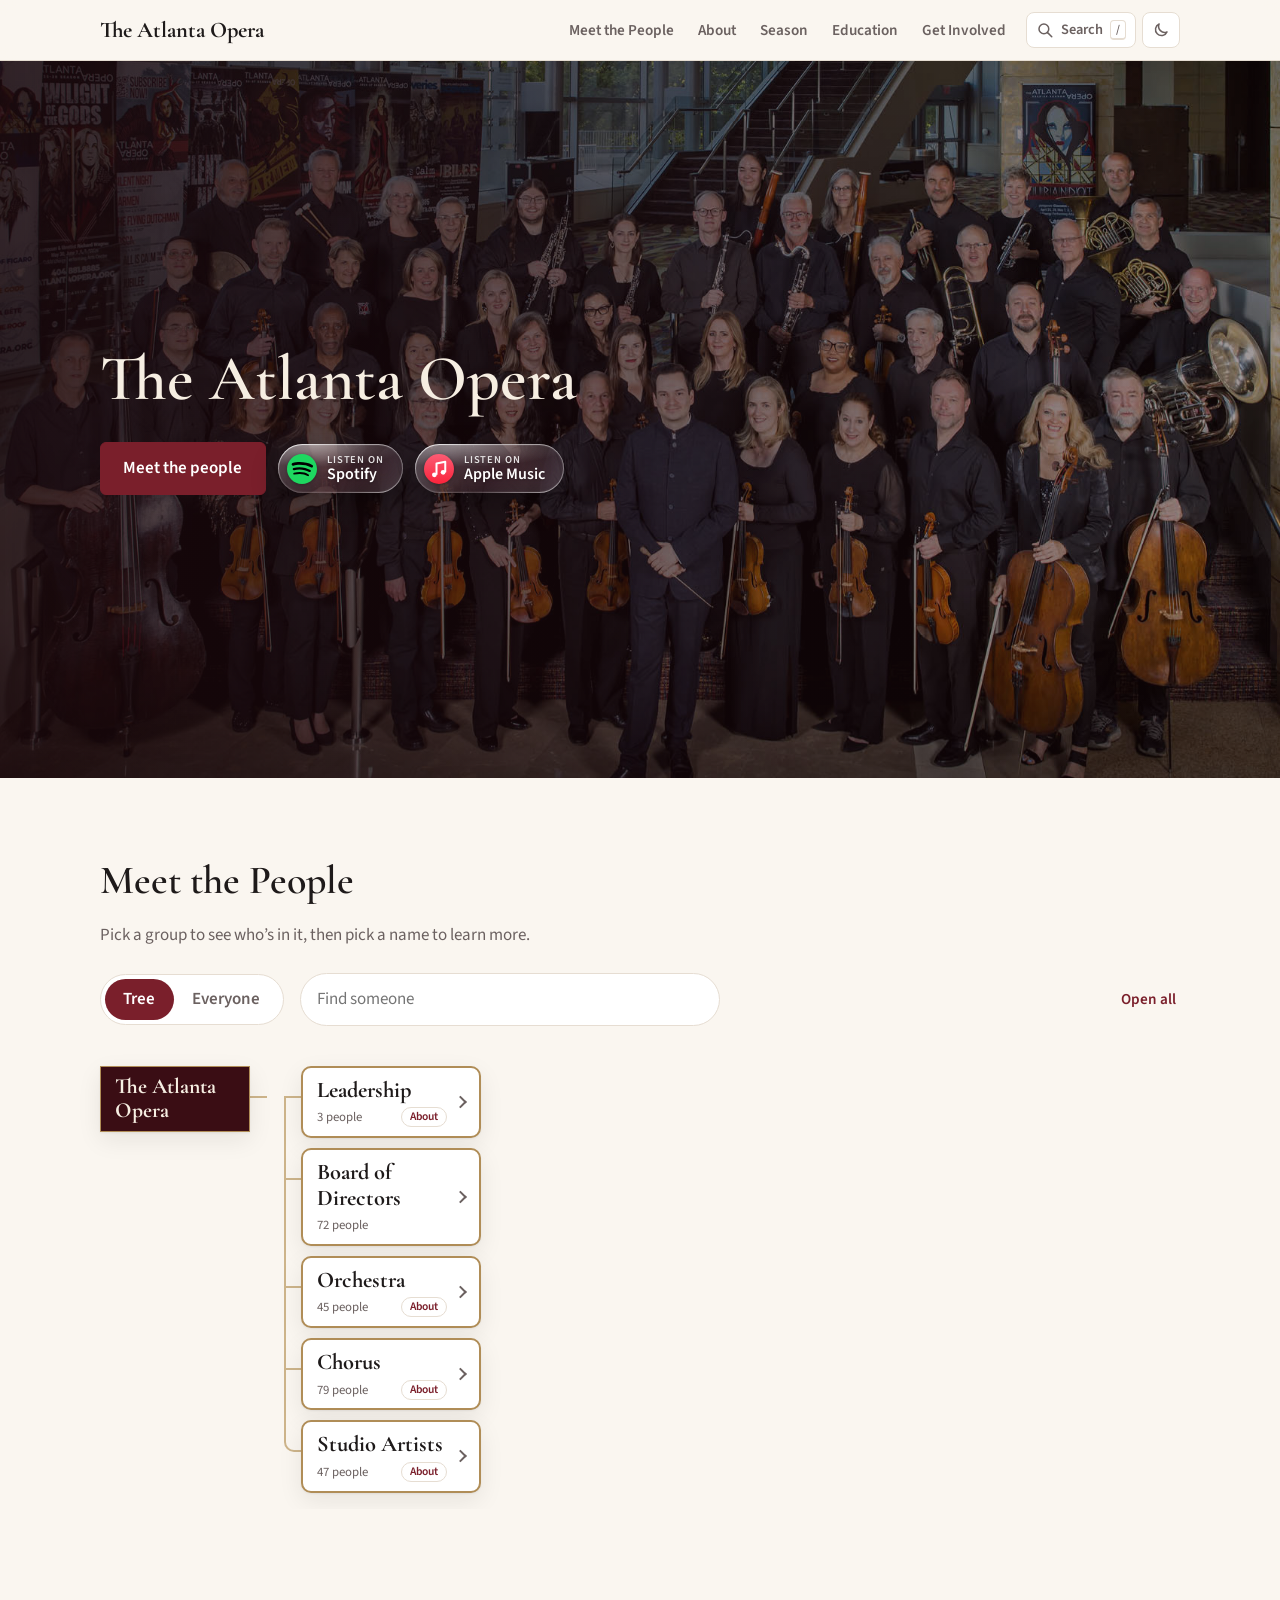
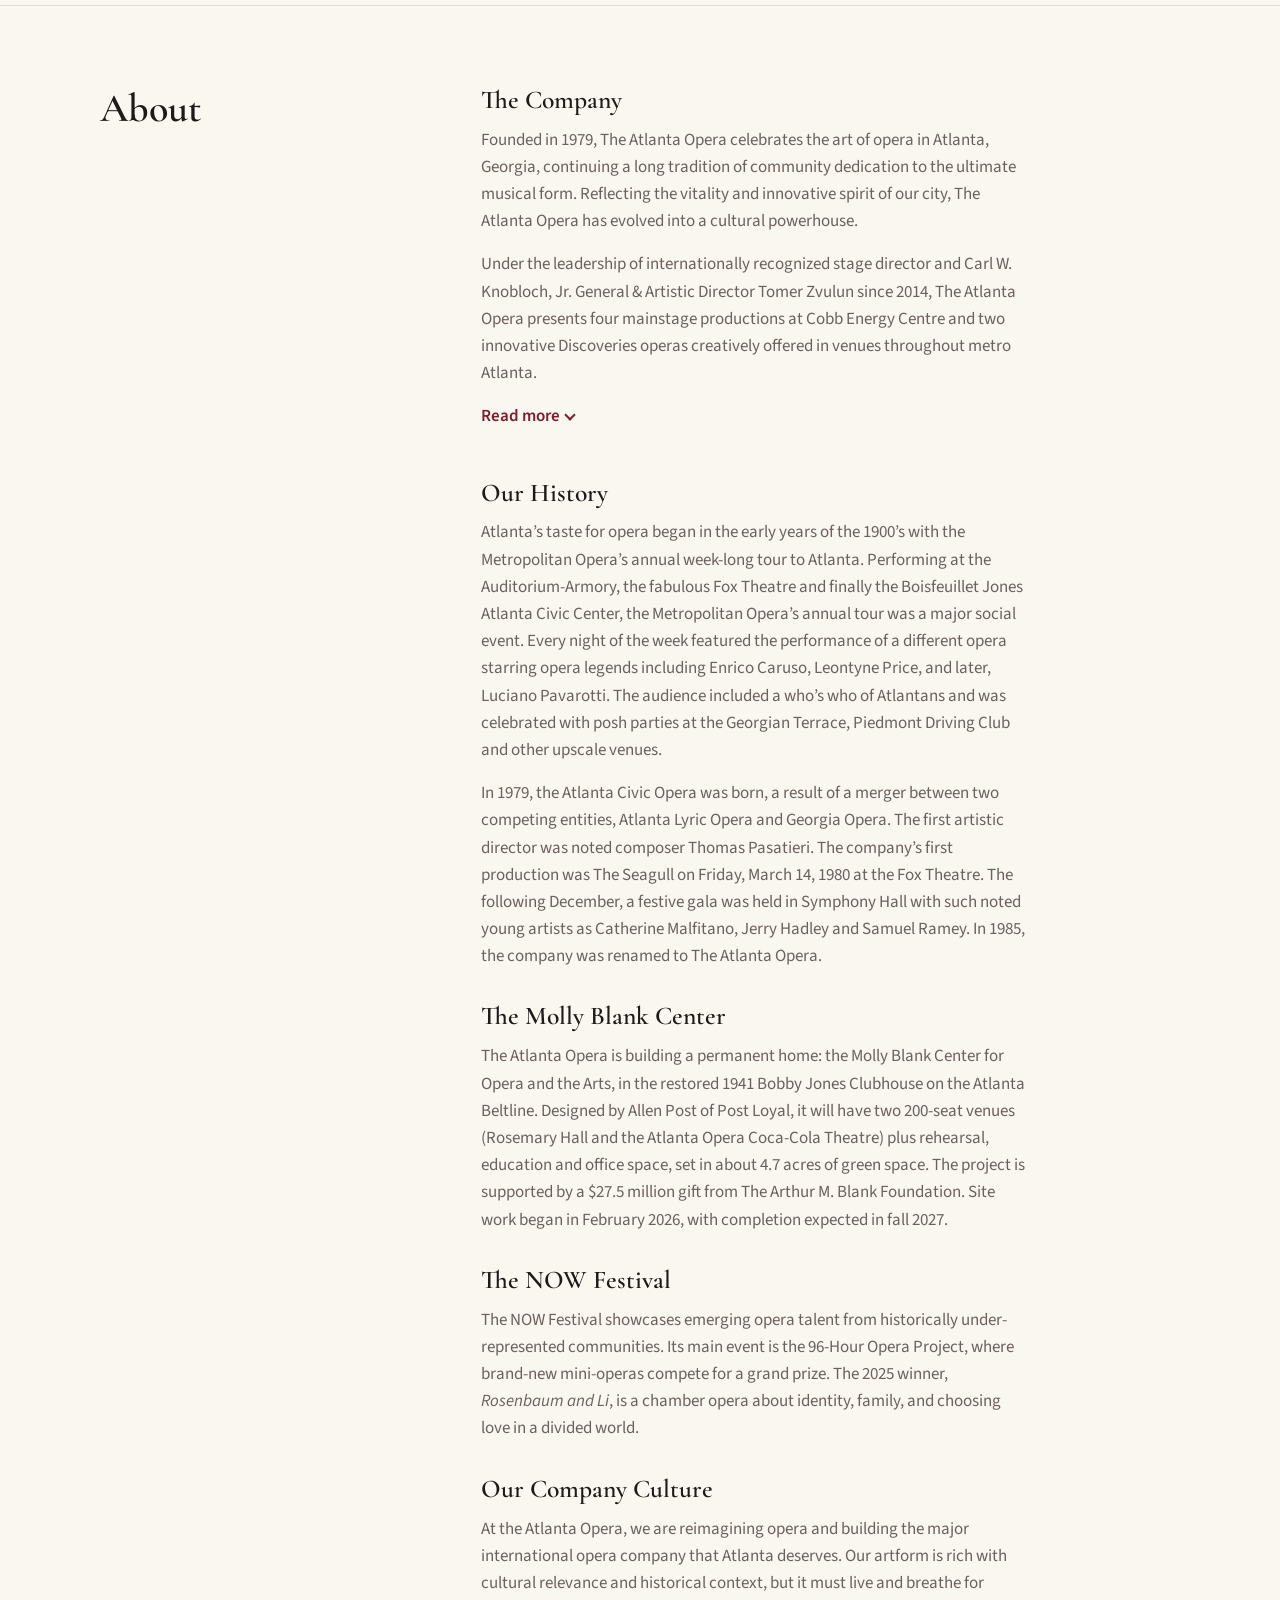
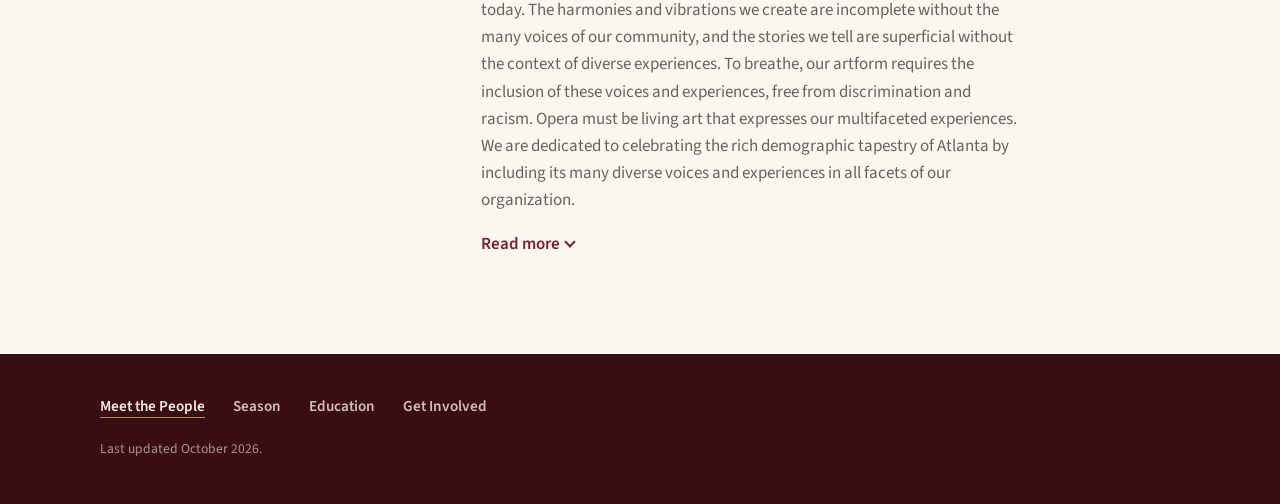
==== public/index.html @ 764dbe30 "Round Apple Music icon to match Spotify" ====
<!doctype html>
<html lang="en">
<head>
  <meta charset="utf-8">
  <meta name="viewport" content="width=device-width, initial-scale=1, viewport-fit=cover">
  <title>The Atlanta Opera</title>
  <meta name="description" content="Who's who at The Atlanta Opera: the leadership, board, orchestra, chorus and studio artists.">
  <meta name="theme-color" content="#7a1f2b">
  <link rel="manifest" href="site.webmanifest">
  <link rel="apple-touch-icon" href="images/icon-192.png">
  <script>
    try { var t = localStorage.getItem("theme"); if (t) document.documentElement.dataset.theme = t; } catch (e) {}
  </script>
  <meta property="og:title" content="The Atlanta Opera">
  <meta property="og:description" content="Who's who at The Atlanta Opera: the leadership, board, orchestra, chorus and studio artists.">
  <meta property="og:image" content="https://atlantaoperainfo.web.app/images/orchestra.jpg">
  <meta property="og:url" content="https://atlantaoperainfo.web.app/">
  <meta name="twitter:card" content="summary_large_image">
  <link rel="icon" href="data:image/svg+xml,%3Csvg xmlns='http://www.w3.org/2000/svg' viewBox='0 0 64 64'%3E%3Crect width='64' height='64' rx='14' fill='%237a1f2b'/%3E%3Ctext x='32' y='44' font-family='Georgia,serif' font-size='34' text-anchor='middle' fill='%23e9d3a6'%3EAO%3C/text%3E%3C/svg%3E">
  <link rel="preconnect" href="https://fonts.googleapis.com">
  <link rel="preconnect" href="https://fonts.gstatic.com" crossorigin>
  <link href="https://fonts.googleapis.com/css2?family=Cormorant+Garamond:wght@500;600;700&family=Source+Sans+3:wght@400;600&display=swap" rel="stylesheet">
  <link rel="stylesheet" href="css/styles.css">
</head>
<body>
  <a class="skip-link" href="#people">Skip to Meet the People</a>
  <header class="site-header" id="site-header">
    <div class="wrap header-inner">
      <a class="brand" href="#top">The Atlanta Opera</a>
      <nav aria-label="Main" id="main-nav">
        <a href="#people">Meet the People</a>
        <a href="#about">About</a>
        <a href="/season">Season</a>
        <a href="/education">Education</a>
        <a href="/get-involved">Get Involved</a>
      </nav>
      <div class="header-tools">
        <button type="button" class="tool finder-open" id="finder-open" aria-label="Search for someone" aria-keyshortcuts="/">
          <svg viewBox="0 0 24 24" aria-hidden="true"><circle cx="10.5" cy="10.5" r="6.5"/><path d="M15.5 15.5 21 21"/></svg>
          <span class="tool-label">Search</span><kbd>/</kbd>
        </button>
        <button type="button" class="tool" id="theme-toggle" aria-label="Switch to dark mode">
          <svg class="icon-moon" viewBox="0 0 24 24" aria-hidden="true"><path d="M20 14.5A8 8 0 0 1 9.5 4a8 8 0 1 0 10.5 10.5Z"/></svg>
          <svg class="icon-sun" viewBox="0 0 24 24" aria-hidden="true"><circle cx="12" cy="12" r="4"/><path d="M12 2v2M12 20v2M4.9 4.9l1.4 1.4M17.7 17.7l1.4 1.4M2 12h2M20 12h2M4.9 19.1l1.4-1.4M17.7 6.3l1.4-1.4"/></svg>
        </button>
        <button type="button" class="tool menu-toggle" id="menu-toggle" aria-label="Open menu" aria-controls="main-nav" aria-expanded="false">
          <svg class="icon-menu" viewBox="0 0 24 24" aria-hidden="true"><path d="M4 7h16M4 12h16M4 17h16"/></svg>
          <svg class="icon-close" viewBox="0 0 24 24" aria-hidden="true"><path d="M6 6l12 12M18 6 6 18"/></svg>
        </button>
      </div>
    </div>
  </header>

  <main id="top">
    <section class="hero">
      <div class="hero-photo" id="hero-photo" aria-hidden="true"></div>
      <div class="wrap">
        <h1>The Atlanta Opera</h1>
        <div class="hero-actions">
          <a class="button" href="#people">Meet the people</a>
          <a class="glass" href="https://open.spotify.com/artist/3T3RtwJOw12Rz1mQcboVWW" target="_blank" rel="noopener" aria-label="Listen on Spotify">
            <svg class="glass-icon" viewBox="0 0 24 24" aria-hidden="true"><circle cx="12" cy="12" r="11" fill="#000"/><path fill="#1ed760" d="M12 0C5.4 0 0 5.4 0 12s5.4 12 12 12 12-5.4 12-12S18.66 0 12 0zm5.521 17.34c-.24.359-.66.48-1.021.24-2.82-1.74-6.36-2.101-10.561-1.141-.418.122-.779-.179-.899-.539-.12-.421.18-.78.54-.9 4.56-1.021 8.52-.6 11.64 1.32.42.18.479.659.301 1.02zm1.44-3.3c-.301.42-.841.6-1.262.3-3.239-1.98-8.159-2.58-11.939-1.38-.479.12-1.02-.12-1.14-.6-.12-.48.12-1.021.6-1.141C9.6 9.9 15 10.561 18.72 12.84c.361.181.54.78.241 1.2zm.12-3.36C15.24 8.4 8.82 8.16 5.16 9.301c-.6.179-1.2-.181-1.38-.721-.18-.601.18-1.2.72-1.381 4.26-1.26 11.28-1.02 15.721 1.621.539.3.719 1.02.419 1.56-.299.421-1.02.599-1.559.3z"/></svg>
            <span class="listen-text"><small>Listen on</small>Spotify</span>
          </a>
          <a class="glass" href="https://music.apple.com/us/artist/the-atlanta-opera/594707552" target="_blank" rel="noopener" aria-label="Listen on Apple Music">
            <svg class="glass-icon" viewBox="0 0 24 24" aria-hidden="true"><defs><linearGradient id="apple-music" x1="0" y1="0" x2="0" y2="1"><stop offset="0" stop-color="#fb5c74"/><stop offset="1" stop-color="#fa233b"/></linearGradient></defs><circle cx="12" cy="12" r="12" fill="url(#apple-music)"/><path d="M10 16.5V7.6l7-1.4v8.3" fill="none" stroke="#fff" stroke-width="1.6" stroke-linejoin="round"/><circle cx="8.3" cy="16.6" r="1.9" fill="#fff"/><circle cx="15.3" cy="14.6" r="1.9" fill="#fff"/></svg>
            <span class="listen-text"><small>Listen on</small>Apple Music</span>
          </a>
        </div>
      </div>
    </section>

    <section id="people" class="people">
      <div class="wrap">
        <h2>Meet the People</h2>
        <p class="section-intro" id="intro">Pick a group to see who’s in it, then pick a name to learn more.</p>
        <div class="controls">
          <div class="view-switch" role="group" aria-label="How to show everyone">
            <button type="button" data-view="tree" aria-pressed="true">Tree</button>
            <button type="button" data-view="directory" aria-pressed="false">Everyone</button>
          </div>
          <label class="search">
            <span class="visually-hidden">Find someone by name or instrument</span>
            <input id="search" type="search" placeholder="Find someone" autocomplete="off">
          </label>
          <p id="result-count" class="result-count" aria-live="polite"></p>
          <button type="button" class="open-all" id="open-all">Open all</button>
        </div>
        <div class="filters" id="filters" role="group" aria-label="Show a group" hidden></div>
      </div>
      <div class="tree-scroll" id="tree-scroll">
        <div id="tree" class="tree"></div>
        <noscript><p class="wrap">This part of the page needs JavaScript turned on.</p></noscript>
      </div>
      <div class="wrap">
        <div id="directory" class="directory" hidden></div>
        <p id="empty" class="empty" hidden>No one found. Try another spelling.</p>
      </div>
    </section>

    <section id="about" class="about">
      <div class="wrap about-inner">
        <h2>About</h2>
        <div class="about-text">
          <h3>The Company</h3>
          <p>
            Founded in 1979, The Atlanta Opera celebrates the art of opera in Atlanta, Georgia, continuing a long
            tradition of community dedication to the ultimate musical form. Reflecting the vitality and innovative
            spirit of our city, The Atlanta Opera has evolved into a cultural powerhouse.
          </p>
          <p>
            Under the leadership of internationally recognized stage director and Carl W. Knobloch, Jr. General &amp;
            Artistic Director Tomer Zvulun since 2014, The Atlanta Opera presents four mainstage productions at Cobb
            Energy Centre and two innovative Discoveries operas creatively offered in venues throughout metro Atlanta.
          </p>
          <div class="more" id="more-company">
            <p>
              If success is rooted in quality—staging world-class productions of timeless classics and cutting-edge
              stories from modern history—our growth is rooted in courage.
            </p>
            <p>
              One of the few companies operating during the 2020 pandemic lockdown, The Atlanta Opera presented a full
              season in “The Big Tent Series,” performing under a circus tent in outdoor settings, fully compliant with
              health and safety protocols. The crisis also launched The Atlanta Opera Film Studio, resulting in the
              production and international distribution of livestream opera performances and cinematic operas that
              meet the film industry’s highest standards. Distribution of the films and a library of entertaining bonus
              materials have expanded the reach and impact of The Atlanta Opera internationally.
            </p>
            <p>
              The Atlanta Opera’s education and engagement activities reach students and adults throughout Georgia and
              the Southeast with an ever-growing impact. In addition, the 96-Hour Opera Project and Festival advances
              the industry by creating opportunities for under-recognized composers and librettists to advance their
              careers in opera. The Studio Artists program is making an impact by training the rising generation of
              artists.
            </p>
            <p>
              With every production that originates with The Atlanta Opera, we expand our business by leasing sets,
              scenery, costumes, projections, and custom properties to companies across the country making Atlanta a
              national hub for opera. The first original Ring cycle produced in the U.S. since the pandemic was
              launched in 2024 draws the world to Atlanta making this a destination for opera.
            </p>
            <p>
              With the recent success of a comprehensive funding campaign and the launch of the 45th Season, The
              Atlanta Opera celebrates achieving a place among the top 10 opera companies in the United
              States—joining Chicago, Houston, Washington, D.C., and Los Angeles, among others.
            </p>
            <p>Quality, Vitality, Creativity, Diversity, Courage—The Atlanta Opera is in sync with our city.</p>
          </div>
          <button type="button" class="read-more" aria-controls="more-company" hidden>Read more</button>

          <h3>Our History</h3>
          <p>
            Atlanta’s taste for opera began in the early years of the 1900’s with the Metropolitan Opera’s annual
            week-long tour to Atlanta. Performing at the Auditorium-Armory, the fabulous Fox Theatre and finally the
            Boisfeuillet Jones Atlanta Civic Center, the Metropolitan Opera’s annual tour was a major social event.
            Every night of the week featured the performance of a different opera starring opera legends including
            Enrico Caruso, Leontyne Price, and later, Luciano Pavarotti. The audience included a who’s who of Atlantans
            and was celebrated with posh parties at the Georgian Terrace, Piedmont Driving Club and other upscale venues.
          </p>
          <p>
            In 1979, the Atlanta Civic Opera was born, a result of a merger between two competing entities, Atlanta
            Lyric Opera and Georgia Opera. The first artistic director was noted composer Thomas Pasatieri. The
            company’s first production was The Seagull on Friday, March 14, 1980 at the Fox Theatre. The following
            December, a festive gala was held in Symphony Hall with such noted young artists as Catherine Malfitano,
            Jerry Hadley and Samuel Ramey. In 1985, the company was renamed to The Atlanta Opera.
          </p>

          <h3>The Molly Blank Center</h3>
          <p>
            The Atlanta Opera is building a permanent home: the Molly Blank Center for Opera and the Arts, in the
            restored 1941 Bobby Jones Clubhouse on the Atlanta Beltline. Designed by Allen Post of Post Loyal, it will
            have two 200-seat venues (Rosemary Hall and the Atlanta Opera Coca-Cola Theatre) plus rehearsal, education
            and office space, set in about 4.7 acres of green space. The project is supported by a $27.5 million gift
            from The Arthur M. Blank Foundation. Site work began in February 2026, with completion expected in fall 2027.
          </p>

          <h3>The NOW Festival</h3>
          <p>
            The NOW Festival showcases emerging opera talent from historically under-represented communities. Its
            main event is the 96-Hour Opera Project, where brand-new mini-operas compete for a grand prize. The 2025
            winner, <em>Rosenbaum and Li</em>, is a chamber opera about identity, family, and choosing love in a
            divided world.
          </p>

          <h3>Our Company Culture</h3>
          <p>
            At the Atlanta Opera, we are reimagining opera and building the major international opera company that
            Atlanta deserves. Our artform is rich with cultural relevance and historical context, but it must live and
            breathe for today. The harmonies and vibrations we create are incomplete without the many voices of our
            community, and the stories we tell are superficial without the context of diverse experiences. To breathe,
            our artform requires the inclusion of these voices and experiences, free from discrimination and racism.
            Opera must be living art that expresses our multifaceted experiences. We are dedicated to celebrating the
            rich demographic tapestry of Atlanta by including its many diverse voices and experiences in all facets of
            our organization.
          </p>
          <div class="more" id="more-culture">
            <p>
              The Atlanta Opera respects all people and passionately celebrates the cultural differences that make this
              country, our city, and this art form strong. We are committed to fostering community dialogue that
              celebrates our spectrum of diversity, challenges outmoded world views and encourages thoughtful reflection.
            </p>
            <p>
              The human condition is timeless and transcendent. It is the life breath of performing arts and only
              through embracing diverse voices and experiences can we continue to explore the historical context and
              evolving relevance of existing works today. We will continue to collaborate with our community to
              contextualize and interpret historical masterpieces while fostering the creation of new ones.
            </p>
          </div>
          <button type="button" class="read-more" aria-controls="more-culture" hidden>Read more</button>
        </div>
      </div>
    </section>
  </main>

  <footer class="site-footer">
    <div class="wrap">
      <nav class="footer-nav" aria-label="More pages">
        <a href="/" aria-current="page">Meet the People</a>
        <a href="/season">Season</a>
        <a href="/education">Education</a>
        <a href="/get-involved">Get Involved</a>
      </nav>
      <p class="small">Last updated October 2026.</p>
    </div>
  </footer>

  <dialog id="dialog" aria-labelledby="dialog-title">
    <form method="dialog">
      <button class="dialog-close" aria-label="Close">&times;</button>
    </form>
    <div id="dialog-body" class="dialog-body"></div>
    <div id="dialog-nav" class="dialog-nav" hidden>
      <button type="button" id="prev"></button>
      <span id="step"></span>
      <button type="button" id="next"></button>
    </div>
  </dialog>

  <dialog id="finder" class="finder" aria-label="Search for someone">
    <div class="finder-box">
      <svg viewBox="0 0 24 24" aria-hidden="true"><circle cx="10.5" cy="10.5" r="6.5"/><path d="M15.5 15.5 21 21"/></svg>
      <input id="finder-input" type="text" placeholder="Name, instrument or role" autocomplete="off" spellcheck="false"
        role="combobox" aria-expanded="true" aria-controls="finder-results" aria-autocomplete="list">
      <kbd>Esc</kbd>
    </div>
    <ul id="finder-results" class="finder-results" role="listbox" aria-label="Results"></ul>
    <p class="finder-foot"><span><kbd>↑</kbd><kbd>↓</kbd> to move</span><span><kbd>Enter</kbd> to open</span></p>
  </dialog>

  <button type="button" class="to-top" id="to-top" aria-label="Back to top" hidden>
    <svg viewBox="0 0 24 24" aria-hidden="true"><path d="M12 19V5M5 12l7-7 7 7"/></svg>
  </button>

  <script src="js/people.js"></script>
  <script src="js/app.js"></script>
  <script src="js/menu.js"></script>
</body>
</html>
---- public/css/styles.css ----
:root {
  --bg: #faf6f0;
  --surface: #ffffff;
  --ink: #1e1a1a;
  --muted: #6b6160;
  --line: #e6ddd2;
  --accent: #7a1f2b;
  --accent-ink: #ffffff;
  --accent-soft: #f4e6e4;
  --gold: #b08d57;
  --branch: #cdb48a;
  --hero-bg: #3a0d14;
  --hero-ink: #f6eee2;
  --placeholder-bg: #ece4d9;
  --placeholder-ink: #8a7a68;
  --hit: #fff1c9;
  --shadow: 0 1px 2px rgb(30 26 26 / 0.06), 0 8px 24px rgb(30 26 26 / 0.08);
  --display: "Cormorant Garamond", Georgia, serif;
  --body: "Source Sans 3", system-ui, sans-serif;
  /* initials backgrounds, one per department */
  --tint-1: #f1e1c8;
  --tint-2: #e3e6ef;
  --tint-3: #e9dfee;
  --tint-4: #dcebe3;
  --tint-5: #f3dcdc;
  color-scheme: light;
}

/* dark colours: follow the device unless the visitor picked a theme */
@media (prefers-color-scheme: dark) {
  :root:not([data-theme="light"]) {
    --bg: #161213;
    --surface: #211b1c;
    --ink: #f1e9e0;
    --muted: #b3a79d;
    --line: #362d2d;
    --accent: #c9505f;
    --accent-ink: #ffffff;
    --accent-soft: #3a2226;
    --gold: #d2b07a;
    --branch: #6e5a3e;
    --hero-bg: #2a0a10;
    --placeholder-bg: #2c2425;
    --placeholder-ink: #a8968a;
    --hit: #4a3b16;
    --shadow: 0 1px 2px rgb(0 0 0 / 0.3), 0 8px 24px rgb(0 0 0 / 0.35);
    --tint-1: #3d3222;
    --tint-2: #2a2e3a;
    --tint-3: #352a3a;
    --tint-4: #243229;
    --tint-5: #3c2627;
    color-scheme: dark;
  }
}
:root[data-theme="dark"] {
  --bg: #161213;
  --surface: #211b1c;
  --ink: #f1e9e0;
  --muted: #b3a79d;
  --line: #362d2d;
  --accent: #c9505f;
  --accent-ink: #ffffff;
  --accent-soft: #3a2226;
  --gold: #d2b07a;
  --branch: #6e5a3e;
  --hero-bg: #2a0a10;
  --placeholder-bg: #2c2425;
  --placeholder-ink: #a8968a;
  --hit: #4a3b16;
  --shadow: 0 1px 2px rgb(0 0 0 / 0.3), 0 8px 24px rgb(0 0 0 / 0.35);
  --tint-1: #3d3222;
  --tint-2: #2a2e3a;
  --tint-3: #352a3a;
  --tint-4: #243229;
  --tint-5: #3c2627;
  color-scheme: dark;
}

::selection { background: var(--accent); color: var(--accent-ink); }

/* Scrollbars in the site's gold, on the page background */
* { scrollbar-width: thin; scrollbar-color: var(--branch) transparent; }
html { scrollbar-color: var(--branch) var(--bg); }
@supports not (scrollbar-color: auto) {
  ::-webkit-scrollbar { width: 10px; height: 10px; }
  ::-webkit-scrollbar-track { background: transparent; }
  html::-webkit-scrollbar-track { background: var(--bg); }
  ::-webkit-scrollbar-thumb { background: var(--branch); border: 2px solid transparent; border-radius: 999px; background-clip: padding-box; }
  ::-webkit-scrollbar-thumb:hover { background-color: var(--gold); }
}

html { -webkit-text-size-adjust: 100%; }
button, a { -webkit-tap-highlight-color: transparent; }

* { box-sizing: border-box; }

html { scroll-behavior: smooth; scroll-padding-top: 72px; }

body {
  margin: 0;
  background: var(--bg);
  color: var(--ink);
  font: 400 17px/1.6 var(--body);
}

h1, h2, h3 {
  font-family: var(--display);
  font-weight: 600;
  line-height: 1.1;
  margin: 0 0 0.5em;
}

a { color: inherit; }

button { font: inherit; color: inherit; }

.wrap {
  max-width: 1120px;
  margin: 0 auto;
  padding: 0 20px;
}

.visually-hidden {
  position: absolute;
  width: 1px; height: 1px;
  overflow: hidden;
  clip: rect(0 0 0 0);
  white-space: nowrap;
}

.skip-link {
  position: absolute;
  left: 12px;
  top: -60px;
  z-index: 20;
  padding: 0.5rem 1rem;
  background: var(--accent);
  color: var(--accent-ink);
  font-weight: 600;
}
.skip-link:focus { top: 12px; }

/* Header */
.site-header {
  position: sticky;
  top: 0;
  z-index: 10;
  background: color-mix(in srgb, var(--bg) 88%, transparent);
  backdrop-filter: blur(8px);
  border-bottom: 1px solid var(--line);
  transition: box-shadow 0.2s;
}
.site-header.scrolled { box-shadow: 0 4px 18px rgb(0 0 0 / 0.08); }
.header-inner {
  display: flex;
  align-items: center;
  gap: 1.25rem;
  height: 60px;
}
.brand {
  font-family: var(--display);
  font-size: 1.4rem;
  font-weight: 700;
  text-decoration: none;
  margin-right: auto;
  white-space: nowrap;
}
nav { display: flex; gap: 1.5rem; }
nav a {
  position: relative;
  text-decoration: none;
  color: var(--muted);
  font-weight: 600;
  font-size: 0.95rem;
  white-space: nowrap;
}
nav a:hover, nav a.current, .site-header nav a[aria-current="page"] { color: var(--ink); }
nav a.current::after, .site-header nav a[aria-current="page"]::after {
  content: "";
  position: absolute;
  left: 0;
  right: 0;
  bottom: -6px;
  height: 2px;
  background: var(--accent);
}

.header-tools { display: flex; gap: 0.4rem; }
.tool.menu-toggle, .icon-close, .menu-open .icon-menu { display: none; }
.menu-open .icon-close { display: block; }
.tool {
  display: inline-flex;
  align-items: center;
  gap: 0.45rem;
  height: 36px;
  min-width: 36px;
  justify-content: center;
  padding: 0 0.55rem;
  border: 1px solid var(--line);
  border-radius: 8px;
  background: var(--surface);
  color: var(--muted);
  font-size: 0.9rem;
  cursor: pointer;
}
.tool:hover { color: var(--ink); border-color: var(--muted); }
.tool svg { width: 18px; height: 18px; fill: none; stroke: currentColor; stroke-width: 2; stroke-linecap: round; stroke-linejoin: round; }
.tool .tool-label { font-weight: 600; }
kbd {
  display: inline-block;
  min-width: 1.4em;
  padding: 0 0.35em;
  border: 1px solid var(--line);
  border-bottom-width: 2px;
  border-radius: 4px;
  font: 600 0.72rem/1.5 var(--body);
  color: var(--muted);
  text-align: center;
}
/* the theme button shows the moon in light mode and the sun in dark mode */
.icon-sun { display: none; }
:root[data-theme="dark"] .icon-sun { display: block; }
:root[data-theme="dark"] .icon-moon { display: none; }
@media (prefers-color-scheme: dark) {
  :root:not([data-theme="light"]) .icon-sun { display: block; }
  :root:not([data-theme="light"]) .icon-moon { display: none; }
}

/* Hero */
/* tall enough to show the whole orchestra; the photo drifts down slower than the page scrolls */
.hero {
  position: relative;
  display: flex;
  align-items: center;
  min-height: clamp(520px, 56vw, calc(100vh - 60px));
  overflow: hidden;
  background: var(--hero-bg);
  color: var(--hero-ink);
  padding: 4rem 0;
}
.hero-photo {
  position: absolute;
  inset: 0;
  background: url("../images/orchestra.jpg") center top / cover;
  will-change: transform;
}
.hero::after {
  content: "";
  position: absolute;
  inset: 0;
  background: linear-gradient(90deg, rgb(26 8 12 / 0.85), rgb(26 8 12 / 0.55) 60%, rgb(26 8 12 / 0.4));
}
.hero .wrap { position: relative; z-index: 1; width: 100%; }
.hero h1 {
  font-size: clamp(2.4rem, 6vw, 4rem);
  max-width: 16ch;
  margin-bottom: 1.75rem;
}
.lede {
  max-width: 52ch;
  font-size: 1.15rem;
  opacity: 0.9;
  margin: 0 0 1.75rem;
}
.button {
  display: inline-block;
  padding: 0.75rem 1.4rem;
  border: 1px solid var(--accent);
  border-radius: 6px;
  background: var(--accent);
  color: var(--accent-ink);
  text-decoration: none;
  font-weight: 600;
}
.button:hover { filter: brightness(1.12); }

.hero-actions { display: flex; flex-wrap: wrap; align-items: center; gap: 0.75rem; }

/* Listen on Spotify / Apple Music: frosted glass over the photo */
.glass {
  position: relative;
  isolation: isolate;
  display: inline-flex;
  align-items: center;
  gap: 0.6rem;
  padding: 0.6rem 1.2rem 0.6rem 0.6rem;
  border-radius: 999px;
  color: #fff;
  text-decoration: none;
  background: linear-gradient(135deg, rgb(255 255 255 / 0.24), rgb(255 255 255 / 0.06) 55%, rgb(255 255 255 / 0.14));
  -webkit-backdrop-filter: blur(16px) saturate(180%) brightness(1.15);
  backdrop-filter: blur(16px) saturate(180%) brightness(1.15);
  box-shadow:
    inset 0 1px 1px rgb(255 255 255 / 0.6),
    inset 0 -1px 2px rgb(255 255 255 / 0.18),
    0 10px 28px rgb(0 0 0 / 0.32);
  transition: transform 0.25s cubic-bezier(0.3, 1.4, 0.5, 1), background 0.2s;
}
/* soft shine across the top */
.glass::before {
  content: "";
  position: absolute;
  inset: 1px;
  z-index: -1;
  border-radius: inherit;
  background: radial-gradient(120% 75% at 30% 0%, rgb(255 255 255 / 0.38), transparent 62%);
  pointer-events: none;
}
/* bright rim that catches the light at the top left and bottom right */
.glass::after {
  content: "";
  position: absolute;
  inset: 0;
  border-radius: inherit;
  padding: 1px;
  background: linear-gradient(155deg, rgb(255 255 255 / 0.85), rgb(255 255 255 / 0.12) 35%, rgb(255 255 255 / 0.04) 65%, rgb(255 255 255 / 0.55));
  -webkit-mask: linear-gradient(#000 0 0) content-box, linear-gradient(#000 0 0);
  -webkit-mask-composite: xor;
  mask-composite: exclude;
  pointer-events: none;
}
.glass:hover {
  transform: translateY(-2px) scale(1.03);
  background: linear-gradient(135deg, rgb(255 255 255 / 0.32), rgb(255 255 255 / 0.1) 55%, rgb(255 255 255 / 0.2));
}
.glass:active { transform: scale(0.97); }
.glass:focus-visible { outline: 2px solid #fff; outline-offset: 3px; }
@supports not ((backdrop-filter: blur(1px)) or (-webkit-backdrop-filter: blur(1px))) {
  .glass { background: rgb(60 30 36 / 0.75); }
}
.glass-icon { width: 30px; height: 30px; flex: none; filter: drop-shadow(0 1px 2px rgb(0 0 0 / 0.3)); }
.listen-text {
  display: flex;
  flex-direction: column;
  font-weight: 600;
  font-size: 1rem;
  line-height: 1.1;
  text-shadow: 0 1px 2px rgb(0 0 0 / 0.25);
}
.listen-text small {
  font-size: 0.66rem;
  font-weight: 600;
  letter-spacing: 0.08em;
  text-transform: uppercase;
  opacity: 0.85;
}


/* About */
.about { padding: 5rem 0; }
.about-inner {
  display: grid;
  grid-template-columns: 1fr 2fr;
  gap: 2rem;
}
.about h2 { font-size: 2.5rem; }
.about-text h3 { font-size: 1.6rem; margin-top: 2rem; }
.about-text h3:first-child { margin-top: 0; }
.about-text p { margin: 0 0 1rem; color: var(--muted); max-width: 68ch; }
.read-more {
  display: inline-flex;
  align-items: center;
  gap: 0.35rem;
  margin: -0.25rem 0 1rem;
  padding: 0;
  border: 0;
  background: none;
  color: var(--accent);
  font-weight: 600;
  cursor: pointer;
}
.read-more::after {
  content: "";
  width: 6px;
  height: 6px;
  border-right: 2px solid currentColor;
  border-bottom: 2px solid currentColor;
  transform: translateY(-2px) rotate(45deg);
}
.read-more[aria-expanded="true"]::after { transform: translateY(2px) rotate(-135deg); }
.read-more:hover { text-decoration: underline; }
.more:not([hidden]) { animation: fade 0.25s ease-out; }

/* Tree section */
.people { padding: 5rem 0 6rem; border-bottom: 1px solid var(--line); }
.people h2 { font-size: 2.5rem; }
.section-intro { color: var(--muted); margin: 0; }

.controls {
  display: flex;
  flex-wrap: wrap;
  align-items: center;
  gap: 0.75rem 1rem;
  margin: 1.5rem 0 1rem;
}
.search { flex: 1 1 280px; max-width: 420px; }
.search input {
  width: 100%;
  padding: 0.75rem 1rem;
  border: 1px solid var(--line);
  border-radius: 999px;
  background: var(--surface);
  color: var(--ink);
  font: inherit;
}
.search input:focus { outline: 2px solid var(--accent); outline-offset: 1px; }
.open-all {
  margin-left: auto;
  padding: 0.5rem 0.25rem;
  border: 0;
  background: none;
  color: var(--accent);
  font-weight: 600;
  font-size: 0.95rem;
  cursor: pointer;
}
.open-all:hover { text-decoration: underline; }
.result-count { margin: 0; color: var(--muted); font-size: 0.95rem; }
.empty { color: var(--muted); }

[hidden] { display: none !important; }

/* Tree / Everyone switch */
.view-switch {
  display: inline-flex;
  flex: none;
  padding: 4px;
  border: 1px solid var(--line);
  border-radius: 999px;
  background: var(--surface);
}
.view-switch button {
  padding: 0.45rem 1.15rem;
  border: 0;
  border-radius: 999px;
  background: none;
  color: var(--muted);
  font-weight: 600;
  cursor: pointer;
}
.view-switch button:hover { color: var(--accent); }
.view-switch button[aria-pressed="true"] { background: var(--accent); color: var(--accent-ink); }
.view-switch button:focus-visible { outline: 2px solid var(--accent); outline-offset: 2px; }

.filters { display: flex; flex-wrap: wrap; gap: 0.5rem; margin: 0 0 0.5rem; }
.filters button {
  padding: 0.4rem 0.9rem;
  border: 1px solid var(--line);
  border-radius: 999px;
  background: var(--surface);
  font-size: 0.9rem;
  font-weight: 600;
  cursor: pointer;
}
.filters button span { color: var(--muted); font-weight: 400; margin-left: 0.2rem; }
.filters button:hover { border-color: var(--accent); }
.filters button[aria-pressed="true"] { background: var(--accent-soft); border-color: var(--accent); color: var(--accent); }

/* Everyone list */
.directory { padding-top: 1rem; }
/* department headings stay pinned under the header while you scroll their list */
.dir-group h3 {
  position: sticky;
  top: 60px;
  z-index: 2;
  display: flex;
  align-items: baseline;
  gap: 0.6rem;
  font-size: 1.8rem;
  padding: 0.5rem 0 0.4rem;
  border-bottom: 1px solid var(--line);
  background: var(--bg);
}
.dir-group h3 span { font: 400 0.95rem var(--body); color: var(--muted); }
.dir-grid {
  list-style: none;
  margin: 0 0 2.5rem;
  padding: 0;
  display: grid;
  grid-template-columns: repeat(auto-fill, minmax(250px, 1fr));
  gap: 0.75rem;
}
.dir-grid .person { width: 100%; height: 100%; }
.person-group { font-size: 0.78rem; color: var(--gold); font-weight: 600; line-height: 1.3; margin-top: 0.15rem; }

/* Tree */
.tree-scroll {
  container: tree / inline-size;
  overflow-x: auto;
  padding: 1.5rem 16px 1rem;
}

.tree {
  --stroke: 2px;
  --elbow: 32px; /* narrow: where the line meets a card */
  --cy: 30px; /* wide: same, from the card's top */
  --col: 34px; /* wide: gap between columns */
  max-width: 720px;
  margin: 0 auto;
}
.tree ul { list-style: none; margin: 0; padding: 0; display: flex; flex-direction: column; }
.tree li { position: relative; }

/* Nodes */
.node { position: relative; z-index: 1; }

.root-node {
  display: flex;
  flex-direction: column;
  justify-content: center;
  padding: 0.9rem 1.1rem;
  background: var(--hero-bg);
  color: var(--hero-ink);
  border: 1px solid var(--gold);
  box-shadow: var(--shadow);
}
.root-title { font-family: var(--display); font-size: 1.6rem; font-weight: 700; line-height: 1.1; }
.root-sub { font-size: 0.8rem; letter-spacing: 0.14em; text-transform: uppercase; color: var(--gold); margin-top: 0.3rem; }

.branch-node {
  display: flex;
  background: var(--surface);
  border: 1px solid var(--line);
  border-radius: 10px;
  box-shadow: var(--shadow);
}
.branch-toggle {
  flex: 1;
  min-width: 0;
  display: flex;
  flex-direction: column;
  align-items: flex-start;
  padding: 0.55rem 2.2rem 0.55rem 0.9rem;
  border: 0;
  background: none;
  text-align: left;
  cursor: pointer;
  position: relative;
}
.branch-toggle::after {
  content: "";
  position: absolute;
  right: 0.9rem;
  top: 50%;
  width: 7px;
  height: 7px;
  border-right: 2px solid var(--muted);
  border-bottom: 2px solid var(--muted);
  transform: translateY(-70%) rotate(45deg);
  transition: transform 0.2s;
}
.is-open .branch-toggle::after { transform: translateY(-30%) rotate(-135deg); }
.branch-toggle:focus-visible { outline: 2px solid var(--accent); outline-offset: 2px; border-radius: 10px; }
.branch-label { font-family: var(--display); font-weight: 700; font-size: 1.2rem; line-height: 1.15; }
.branch-count { margin-top: 0.3rem; font-size: 0.8rem; line-height: 20px; color: var(--muted); }
.branch-node:hover { border-color: var(--accent); }
.branch-node.is-open { border-color: var(--accent); }

.depth-1 { border-width: 2px; border-color: var(--gold); }
.depth-1 .branch-label { font-size: 1.4rem; }
.depth-1.is-open { background: var(--accent); border-color: var(--accent); }
.depth-1.is-open .branch-label,
.depth-1.is-open .branch-count { color: var(--accent-ink); }
.depth-1.is-open .branch-toggle::after { border-color: var(--accent-ink); }
.depth-1.is-open .branch-info { color: var(--accent-ink); border-color: rgb(255 255 255 / 0.4); }

/* sits on the same line as the people count, below the group name */
.branch-info {
  position: absolute;
  right: 2rem;
  bottom: 0.55rem;
  height: 20px;
  padding: 0 0.5rem;
  line-height: 18px;
  border: 1px solid var(--line);
  border-radius: 999px;
  background: none;
  color: var(--accent);
  font-size: 0.72rem;
  font-weight: 600;
  cursor: pointer;
}
.branch-info:hover { border-color: currentColor; }

.person {
  display: flex;
  align-items: center;
  gap: 0.7rem;
  width: 100%;
  padding: 0.5rem 0.75rem 0.5rem 0.5rem;
  border: 1px solid var(--line);
  border-radius: 999px 14px 14px 999px;
  background: var(--surface);
  text-align: left;
  cursor: pointer;
  transition: border-color 0.15s, transform 0.15s, box-shadow 0.15s;
}
.person:hover, .person:focus-visible { border-color: var(--accent); box-shadow: var(--shadow); transform: translateY(-1px); }
.person:focus-visible { outline: 2px solid var(--accent); outline-offset: 2px; }
.person.hit { background: var(--hit); }
.person.flash { animation: flash 2.4s ease-out; }
@keyframes flash {
  0%, 30% { border-color: var(--accent); box-shadow: 0 0 0 4px color-mix(in srgb, var(--accent) 30%, transparent); }
}

.avatar {
  flex: none;
  width: 44px;
  height: 44px;
  border-radius: 50%;
  overflow: hidden;
  background: var(--placeholder-bg);
}
.avatar img { width: 100%; height: 100%; object-fit: cover; object-position: top; display: block; }
.initials {
  display: grid;
  place-items: center;
  color: var(--placeholder-ink);
  font: 600 0.95rem var(--body);
  letter-spacing: 0.04em;
}
.initials.t1 { background: var(--tint-1); }
.initials.t2 { background: var(--tint-2); }
.initials.t3 { background: var(--tint-3); }
.initials.t4 { background: var(--tint-4); }
.initials.t5 { background: var(--tint-5); }

/* photos fade in once they've loaded */
.js .avatar img,
.js .dialog-portrait img { opacity: 0; transition: opacity 0.35s; }
.js .avatar img.loaded,
.js .dialog-portrait img.loaded { opacity: 1; }
.person-text { display: flex; flex-direction: column; min-width: 0; }
.person-name { font-weight: 600; line-height: 1.25; }
.person-role {
  font-size: 0.82rem;
  color: var(--muted);
  line-height: 1.3;
  display: -webkit-box;
  -webkit-line-clamp: 2;
  -webkit-box-orient: vertical;
  overflow: hidden;
}

mark { background: var(--hit); color: inherit; padding: 0 0.1em; }

/* Lines, narrow screens: indented list */
.tree ul ul { padding-left: 22px; }
.tree li { padding-top: 10px; }
.tree > ul > li { padding-top: 0; }
.tree ul ul > li::before {
  content: "";
  position: absolute;
  left: -13px;
  top: 0;
  bottom: 0;
  border-left: var(--stroke) solid var(--branch);
}
.tree ul ul > li:last-child::before {
  bottom: auto;
  width: 13px;
  height: var(--elbow);
  border-bottom: var(--stroke) solid var(--branch);
  border-bottom-left-radius: 10px;
}
.tree ul ul > li::after {
  content: "";
  position: absolute;
  left: -13px;
  top: var(--elbow);
  width: 13px;
  border-top: var(--stroke) solid var(--branch);
}
.tree ul ul > li:last-child::after { display: none; }

/* Lines, wide screens: tree grows to the right, one column per level */
@container tree (min-width: 1070px) {
  .tree { max-width: 1080px; }
  .tree li { display: flex; align-items: flex-start; }

  .tree ul ul { position: relative; padding-left: var(--col); }
  .tree ul ul::before {
    content: "";
    position: absolute;
    left: 0;
    top: var(--cy);
    width: calc(var(--col) / 2);
    border-top: var(--stroke) solid var(--branch);
  }

  .tree ul ul > li { --pt: 10px; padding: var(--pt) 0 0 calc(var(--col) / 2); }
  .tree ul ul > li:first-child { --pt: 0px; }

  /* vertical line down the side of a group */
  .tree ul ul > li::before,
  .tree ul ul > li:last-child::before {
    left: 0;
    top: 0;
    bottom: 0;
    width: 0;
    height: auto;
    border: 0;
    border-left: var(--stroke) solid var(--branch);
    border-radius: 0;
  }
  .tree ul ul > li:first-child::before { top: var(--cy); }
  .tree ul ul > li:last-child::before {
    bottom: auto;
    width: calc(var(--col) / 2);
    height: calc(var(--pt) + var(--cy));
    border-bottom: var(--stroke) solid var(--branch);
    border-bottom-left-radius: 10px;
  }

  /* short line into each card */
  .tree ul ul > li::after {
    left: 0;
    top: calc(var(--pt) + var(--cy));
    width: calc(var(--col) / 2);
  }

  /* only child: one straight line */
  .tree ul ul > li:only-child::before { display: none; }
  .tree ul ul > li:only-child::after { display: block; }

  .root-node { flex: none; width: 150px; min-height: 60px; padding: 0.5rem 0.9rem; }
  .root-title { font-size: 1.35rem; }
  .root-sub { display: none; }
  .branch-node { flex: none; width: 180px; min-height: 60px; }
  .person { flex: none; width: 236px; min-height: 60px; }

  /* arrows point right */
  .branch-toggle::after { transform: translateY(-50%) rotate(-45deg); }
  .is-open .branch-toggle::after { transform: translateY(-50%) rotate(135deg); }
}


/* Dialog */
dialog {
  width: min(860px, calc(100% - 32px));
  max-height: calc(100% - 32px);
  padding: 0;
  border: 0;
  background: var(--surface);
  color: var(--ink);
  box-shadow: var(--shadow);
}
dialog::backdrop { background: rgb(20 10 12 / 0.6); backdrop-filter: blur(2px); }
/* keep the close button visible on long bios */
dialog > form { position: sticky; top: 0; height: 0; z-index: 2; }
.dialog-close {
  position: absolute;
  top: 8px;
  right: 12px;
  z-index: 1;
  width: 40px;
  height: 40px;
  border: 0;
  border-radius: 50%;
  background: color-mix(in srgb, var(--surface) 80%, transparent);
  color: var(--muted);
  font-size: 2rem;
  line-height: 1;
  cursor: pointer;
}
.dialog-close:hover { color: var(--accent); }
.dialog-body {
  display: grid;
  grid-template-columns: 280px 1fr;
}
.dialog-body.no-photo,
.dialog-body.branch-dialog { grid-template-columns: 1fr; }
.dialog-portrait { align-self: start; aspect-ratio: 4 / 5; background: var(--placeholder-bg); }
.dialog-portrait img { width: 100%; height: 100%; object-fit: cover; object-position: top; display: block; }
.dialog-banner img { width: 100%; max-height: 420px; object-fit: cover; display: block; }
.dialog-info { padding: 2.5rem 2.25rem; }
.dialog-dept { margin: 0 0 0.4rem; color: var(--gold); font-weight: 600; font-size: 0.95rem; }
.dialog-info h2 { font-size: 2.4rem; margin-bottom: 0.2rem; padding-right: 2rem; }
.dialog-role { margin: 0 0 1.25rem; color: var(--accent); font-weight: 600; }
.dialog-details { margin: 0 0 1.25rem; display: grid; gap: 0.6rem; }
.dialog-details dt { font-size: 0.85rem; font-weight: 600; color: var(--muted); }
.dialog-details dd { margin: 0; }
.places { margin: 0; padding-left: 1.1rem; }
.dialog-bio p { margin: 0 0 1rem; color: var(--muted); }
.dialog-link { margin: 0 0 0.5rem; }
.dialog-link a { color: var(--accent); font-weight: 600; }
.dialog-tree-link { margin: 0; }
.dialog-tree-link button {
  padding: 0;
  border: 0;
  background: none;
  color: var(--muted);
  font-size: 0.9rem;
  text-decoration: underline;
  cursor: pointer;
}
.dialog-tree-link button:hover { color: var(--accent); }

.dialog-nav {
  position: sticky;
  bottom: 0;
  display: flex;
  align-items: center;
  justify-content: space-between;
  gap: 0.75rem;
  padding: 0.6rem 1rem;
  border-top: 1px solid var(--line);
  background: var(--surface);
}
.dialog-nav button {
  max-width: 42%;
  overflow: hidden;
  text-overflow: ellipsis;
  white-space: nowrap;
  padding: 0.45rem 0.9rem;
  border: 1px solid var(--line);
  border-radius: 6px;
  background: none;
  font-weight: 600;
  cursor: pointer;
}
.dialog-nav button:hover { border-color: var(--accent); color: var(--accent); }
.dialog-nav span { color: var(--muted); font-size: 0.85rem; white-space: nowrap; }

.dialog-actions { display: flex; flex-wrap: wrap; align-items: center; gap: 0.5rem 1.25rem; margin: 1.5rem 0 0; }
.dialog-actions a,
.dialog-actions button {
  display: inline-flex;
  align-items: center;
  gap: 0.4rem;
  padding: 0;
  border: 0;
  background: none;
  color: var(--accent);
  font-weight: 600;
  font-size: 0.95rem;
  text-decoration: none;
  cursor: pointer;
}
.dialog-actions a:hover,
.dialog-actions button:hover { text-decoration: underline; }
.dialog-actions svg { width: 16px; height: 16px; fill: none; stroke: currentColor; stroke-width: 2; stroke-linecap: round; stroke-linejoin: round; }

/* dialogs ease in */
dialog[open] { animation: rise 0.22s ease-out; }
dialog[open]::backdrop { animation: fade 0.22s ease-out; }
@keyframes rise { from { opacity: 0; transform: translateY(12px) scale(0.985); } }
@keyframes fade { from { opacity: 0; } }

/* newly opened groups slide in */
.tree ul.appear > li { animation: grow 0.28s ease-out both; }
.tree ul.appear > li:nth-child(2) { animation-delay: 0.03s; }
.tree ul.appear > li:nth-child(3) { animation-delay: 0.06s; }
.tree ul.appear > li:nth-child(4) { animation-delay: 0.09s; }
.tree ul.appear > li:nth-child(n + 5) { animation-delay: 0.12s; }
@keyframes grow { from { opacity: 0; transform: translateX(-8px); } }

/* closing groups slide back out the same way, last card first */
.tree ul.vanish { pointer-events: none; }
.tree ul.vanish > li { animation: grow 0.2s ease-in reverse both; }
.tree ul.vanish > li:nth-last-child(2) { animation-delay: 0.015s; }
.tree ul.vanish > li:nth-last-child(3) { animation-delay: 0.03s; }
.tree ul.vanish > li:nth-last-child(4) { animation-delay: 0.045s; }
.tree ul.vanish > li:nth-last-child(n + 5) { animation-delay: 0.06s; }
.tree ul.vanish::before { animation: fade 0.2s ease-in reverse both; }

/* Quick search */
.finder {
  width: min(600px, calc(100% - 24px));
  margin-top: 10vh;
  border-radius: 12px;
  overflow: hidden;
}
.finder-box {
  display: flex;
  align-items: center;
  gap: 0.75rem;
  padding: 0 1rem;
  border-bottom: 1px solid var(--line);
}
.finder-box svg { flex: none; width: 20px; height: 20px; fill: none; stroke: var(--muted); stroke-width: 2; stroke-linecap: round; }
.finder-box input {
  flex: 1;
  min-width: 0;
  padding: 1.05rem 0;
  border: 0;
  background: none;
  color: var(--ink);
  font: inherit;
  font-size: 1.1rem;
  outline: none;
}
.finder-results { list-style: none; margin: 0; padding: 0.4rem; max-height: min(420px, 55vh); overflow-y: auto; }
.finder-results li {
  display: flex;
  align-items: center;
  gap: 0.75rem;
  padding: 0.5rem 0.6rem;
  border-radius: 8px;
  cursor: pointer;
}
.finder-results li[aria-selected="true"] { background: var(--accent-soft); }
.finder-results .avatar { width: 38px; height: 38px; }
.finder-results .initials { font-size: 0.85rem; }
.finder-results b { display: block; font-weight: 600; }
.finder-results small { display: block; color: var(--muted); font-size: 0.82rem; line-height: 1.3; }
.finder-results mark { background: none; color: var(--accent); padding: 0; }
.finder-results .finder-empty,
.finder-results .finder-label { cursor: default; color: var(--muted); font-size: 0.9rem; }
.finder-results .finder-label { padding: 0.5rem 0.6rem 0.2rem; font-size: 0.78rem; font-weight: 600; text-transform: uppercase; letter-spacing: 0.06em; }
.finder-foot {
  display: flex;
  gap: 1.25rem;
  margin: 0;
  padding: 0.55rem 1rem;
  border-top: 1px solid var(--line);
  color: var(--muted);
  font-size: 0.8rem;
}
.finder-foot kbd { margin-right: 0.2rem; }

/* Back to top */
.to-top {
  position: fixed;
  right: 18px;
  bottom: 18px;
  z-index: 9;
  display: grid;
  place-items: center;
  width: 44px;
  height: 44px;
  border: 1px solid var(--line);
  border-radius: 50%;
  background: var(--surface);
  color: var(--ink);
  box-shadow: var(--shadow);
  cursor: pointer;
}
.to-top svg { width: 20px; height: 20px; fill: none; stroke: currentColor; stroke-width: 2; stroke-linecap: round; stroke-linejoin: round; }
.to-top:hover { color: var(--accent); }

/* Footer */
.site-footer {
  background: var(--hero-bg);
  color: var(--hero-ink);
  padding: 2.5rem 0;
  font-size: 0.95rem;
}
.site-footer p { margin: 0 0 0.25rem; opacity: 0.85; }
.site-footer .small { font-size: 0.85rem; opacity: 0.6; }
.footer-nav { flex-wrap: wrap; gap: 0.6rem 1.75rem; margin-bottom: 1.25rem; }
.footer-nav a { color: var(--hero-ink); opacity: 0.8; }
.footer-nav a:hover, .footer-nav a[aria-current] { color: var(--hero-ink); opacity: 1; }
.footer-nav a[aria-current] { text-decoration: underline; text-decoration-color: var(--gold); text-underline-offset: 6px; }

/* Smaller pages (Season, Education, Get Involved) */
.page-hero {
  background: var(--hero-bg);
  color: var(--hero-ink);
  padding: 5rem 0 4rem;
}
.page-hero h1 { font-size: clamp(2.4rem, 6vw, 4rem); }
.page-hero .lede { margin: 0; }
.eyebrow {
  margin: 0 0 0.75rem;
  color: var(--gold);
  font-size: 0.8rem;
  font-weight: 600;
  letter-spacing: 0.12em;
  text-transform: uppercase;
}
.page-body { padding: 4rem 0 5rem; }
.placeholder-grid {
  display: grid;
  grid-template-columns: repeat(auto-fit, minmax(260px, 1fr));
  gap: 1.25rem;
}
.placeholder {
  display: flex;
  flex-direction: column;
  padding: 1.75rem 1.5rem;
  border: 1.5px dashed var(--line);
  border-radius: 12px;
  background: var(--surface);
}
.placeholder h2 { font-size: 1.7rem; }
.placeholder p { margin: 0 0 1.25rem; color: var(--muted); }
.soon {
  align-self: flex-start;
  margin-top: auto;
  padding: 0.2rem 0.7rem;
  border: 1px solid var(--line);
  border-radius: 99px;
  color: var(--muted);
  font-size: 0.8rem;
  font-weight: 600;
}
.page-back { margin: 2.5rem 0 0; }

@media (max-width: 720px) {
  .about-inner { grid-template-columns: 1fr; gap: 0.5rem; }
  .dialog-body { grid-template-columns: 1fr; }
  .dialog-portrait { aspect-ratio: 4 / 3; }
  .dialog-info { padding: 1.75rem 1.5rem; }
  .dialog-info h2 { font-size: 2rem; }
  nav { gap: 0.8rem; }
  nav a { font-size: 0.85rem; }
  .brand { font-size: 1.1rem; }
  .header-inner { gap: 0.75rem; }
  .tool .tool-label, .tool kbd { display: none; }
  .tool { width: 40px; height: 40px; }
  .finder { margin-top: 12px; }
  .finder-results { max-height: 60vh; }
  .finder-foot { display: none; }

  /* less empty space between sections */
  /* the header is the same shape as the photo, so the whole orchestra fits */
  .hero { min-height: 0; aspect-ratio: 1700 / 1000; padding: 1rem 0; }
  .hero-photo { background-position: center top; }
  .hero h1 { font-size: clamp(1.9rem, 8vw, 2.4rem); margin-bottom: 0.9rem; }
  .hero .button { padding: 0.6rem 1.1rem; font-size: 0.95rem; }
  /* just the round icons on phones, so everything fits on one line */
  .hero-actions { gap: 0.55rem; }
  .glass { padding: 8px; }
  .listen-text { display: none; }
  .about { padding: 3rem 0; }
  .about h2 { font-size: 2.2rem; margin: 0; }
  .people { padding: 3rem 0 4rem; }
  .people h2 { font-size: 2.2rem; }

  /* view switch and Open all share a row, search gets the full width below */
  .controls { gap: 0.75rem; margin-top: 1.25rem; }
  .search { flex: 1 1 100%; max-width: none; order: 3; }
  .result-count { order: 4; }
  .view-switch button { padding: 0.5rem 1rem; }

  /* department filters scroll sideways instead of wrapping */
  .filters {
    flex-wrap: nowrap;
    overflow-x: auto;
    margin: 0 -20px 0.5rem;
    padding: 0 20px 6px;
    scrollbar-width: none;
  }
  .filters::-webkit-scrollbar { display: none; }
  .filters button { flex: none; padding: 0.5rem 0.95rem; }

  .dir-group h3 { font-size: 1.55rem; }
  .dir-grid { grid-template-columns: 1fr; gap: 0.6rem; }

  /* profiles open as a sheet that slides up from the bottom */
  dialog:not(.finder) {
    width: 100%;
    max-width: 100%;
    max-height: calc(100dvh - 40px);
    margin: auto 0 0;
    border-radius: 16px 16px 0 0;
  }
  dialog:not(.finder)[open] { animation: sheet 0.28s ease-out; }
  @keyframes sheet { from { transform: translateY(40px); opacity: 0; } }
  .dialog-portrait { aspect-ratio: 1 / 1; max-height: 46vh; width: 100%; }
  .dialog-nav { padding-bottom: calc(0.6rem + env(safe-area-inset-bottom)); }
  .dialog-actions { gap: 0.75rem 1.25rem; }

  .to-top { right: 14px; bottom: calc(14px + env(safe-area-inset-bottom)); width: 42px; height: 42px; }

  .page-hero { padding: 3.5rem 0 3rem; }
  .page-body { padding: 2.5rem 0 3.5rem; }
  .footer-nav a { font-size: 0.95rem; }
}
/* the menu folds into a drop-down once the links stop fitting on one line */
@media (max-width: 900px) {
  .tool.menu-toggle { display: inline-flex; }
  #main-nav {
    display: none;
    position: absolute;
    top: 100%;
    left: 0;
    right: 0;
    flex-direction: column;
    gap: 0;
    padding: 0.25rem 20px 0.75rem;
    background: var(--bg);
    border-bottom: 1px solid var(--line);
    box-shadow: 0 12px 24px rgb(0 0 0 / 0.12);
  }
  .menu-open #main-nav { display: flex; animation: drop 0.18s ease-out; }
  @keyframes drop { from { opacity: 0; transform: translateY(-6px); } }
  #main-nav a { padding: 0.8rem 0; font-size: 1.05rem; border-bottom: 1px solid var(--line); }
  #main-nav a:last-child { border-bottom: 0; }
  #main-nav a.current::after, #main-nav a[aria-current="page"]::after { display: none; }
  #main-nav a.current, #main-nav a[aria-current="page"] { color: var(--accent); }
}

/* touch screens: no hover lift that sticks after a tap */
@media (hover: none) {
  .person:hover { transform: none; box-shadow: none; border-color: var(--line); }
  .branch-node:not(.is-open):hover { border-color: var(--line); }
  .depth-1:not(.is-open):hover { border-color: var(--gold); }
  .glass:hover { transform: none; }
}

@media (prefers-reduced-motion: reduce) {
  html { scroll-behavior: auto; }
  .person, .branch-toggle::after, .glass { transition: none; }
  .glass:hover, .glass:active { transform: none; }
  .person:hover, .person:focus-visible { transform: none; }
  dialog[open], dialog:not(.finder)[open], dialog[open]::backdrop, .tree ul.appear > li, .tree ul.vanish > li, .tree ul.vanish::before, .more:not([hidden]), .menu-open #main-nav { animation: none; }
}

/* Printing gives a clean list of whoever is on screen */
@media print {
  .site-header, .hero, .about, .controls, .filters, .to-top, .skip-link, .site-footer, dialog { display: none !important; }
  body { background: #fff; color: #000; font-size: 11pt; }
  .people { padding: 0; }
  .person { border-color: #ccc; break-inside: avoid; box-shadow: none; }
  .dir-grid { grid-template-columns: repeat(3, 1fr); gap: 6px; }
  .js .avatar img { opacity: 1; }
}
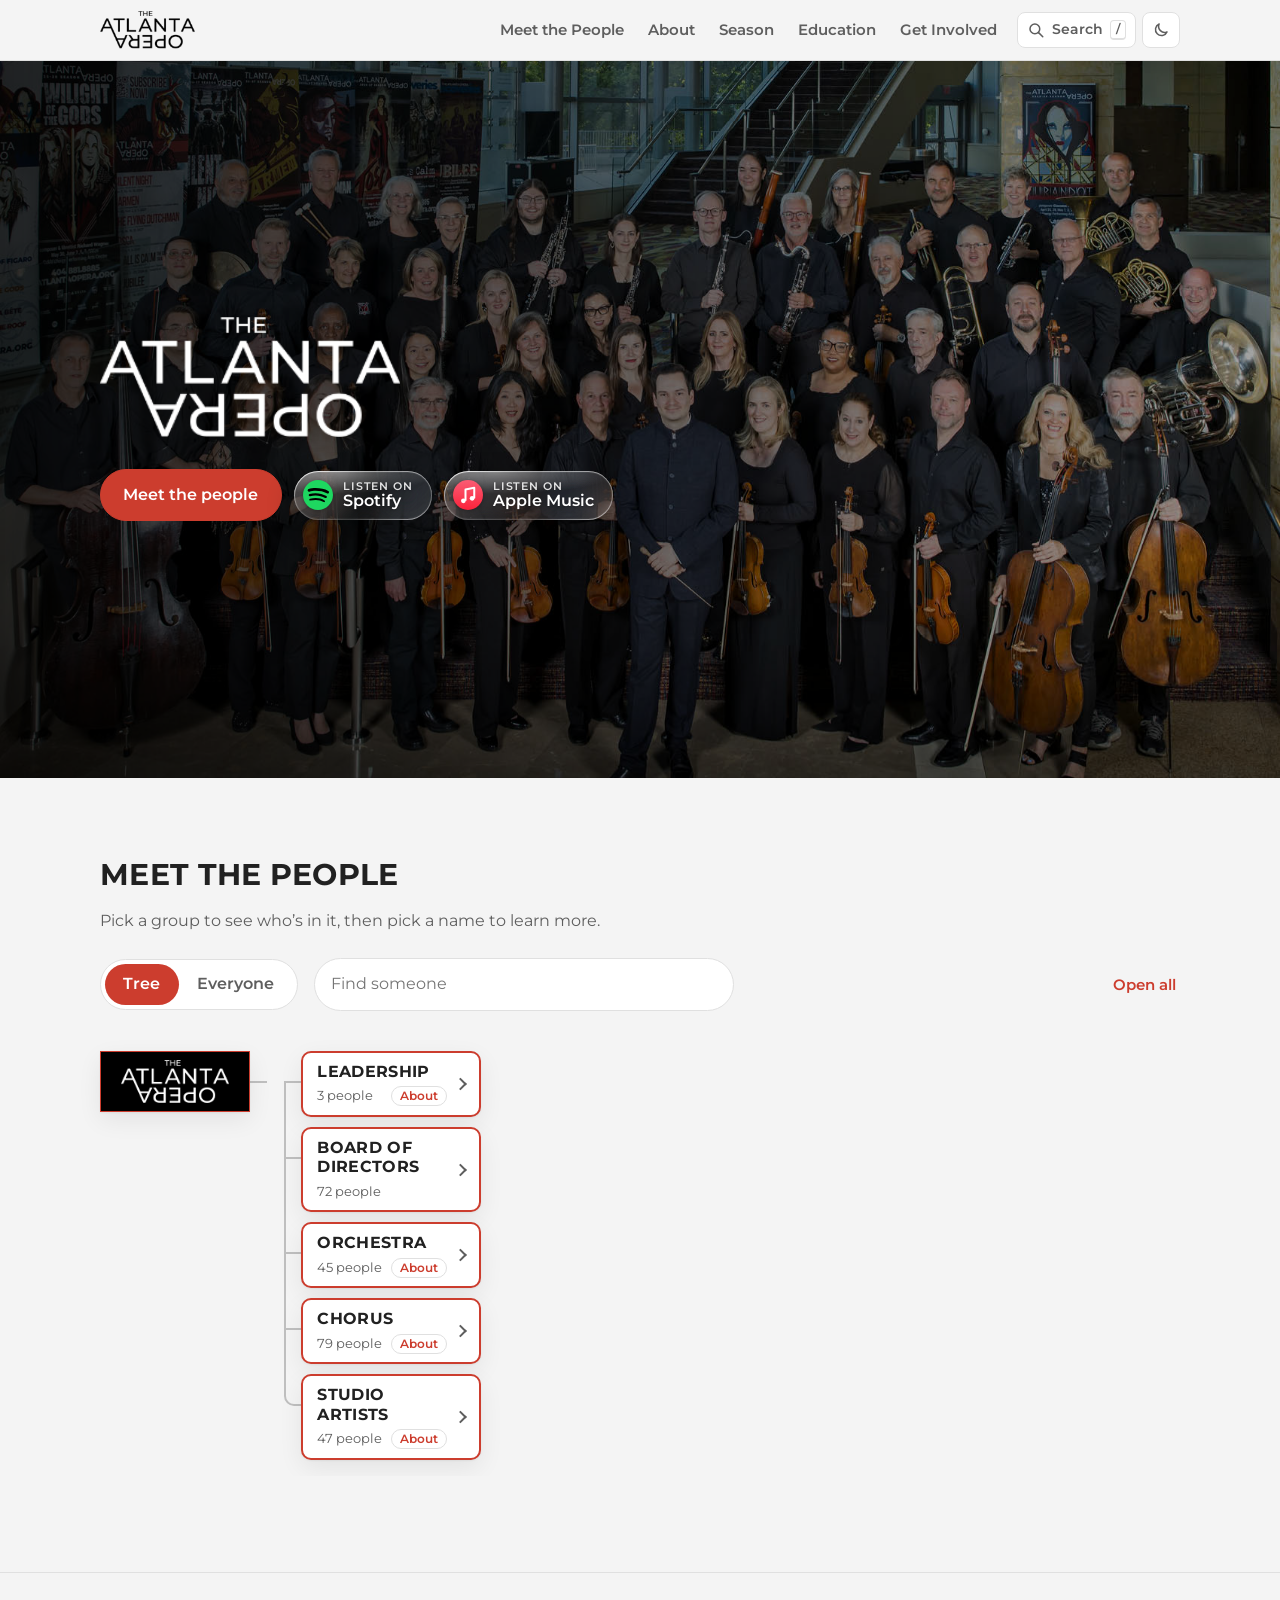
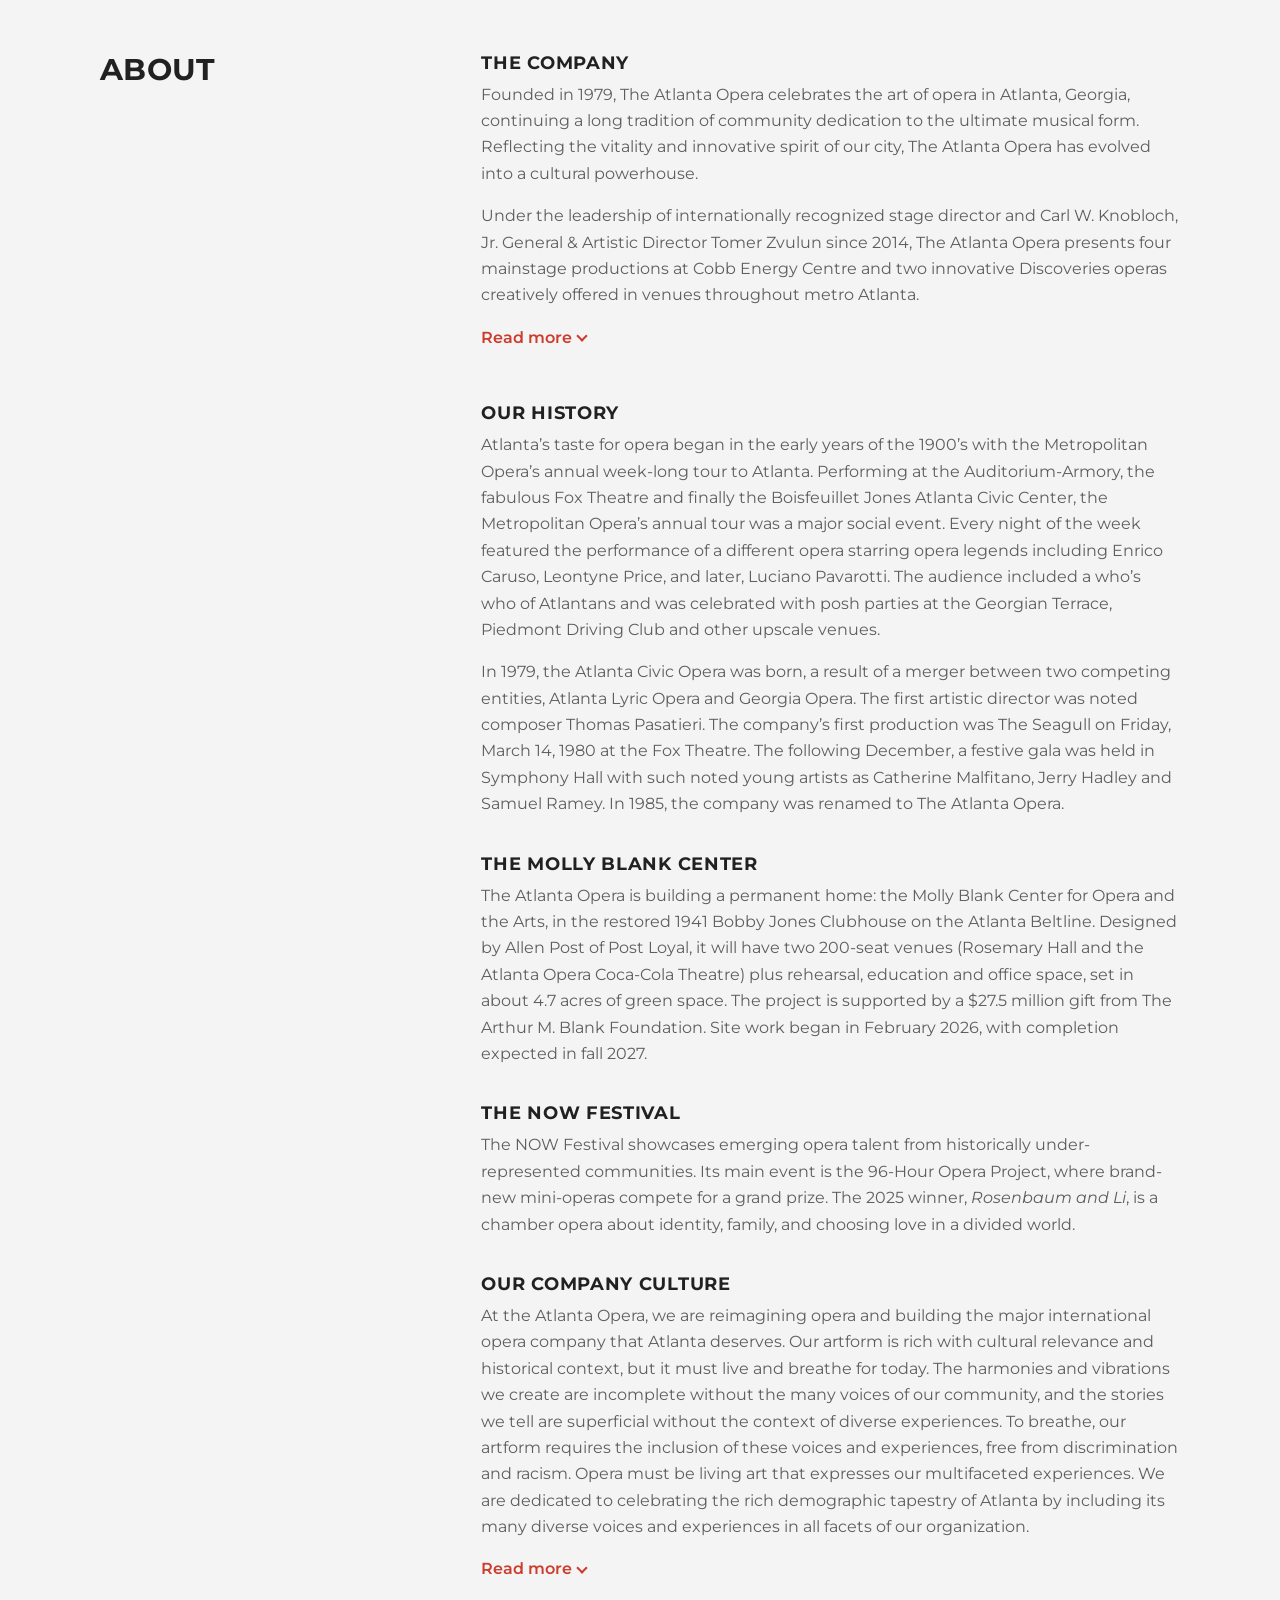
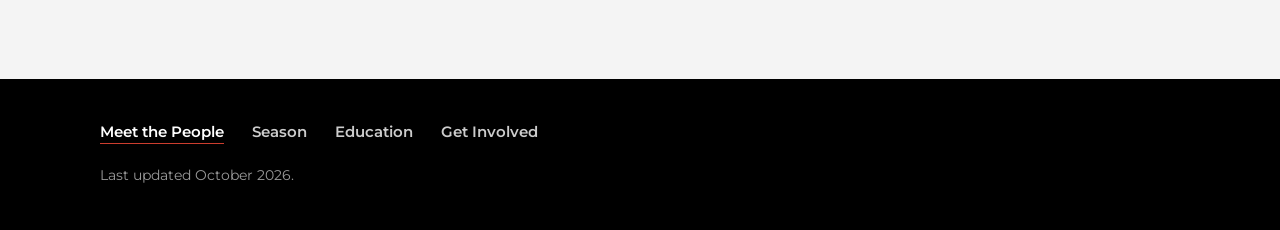
==== commit 210e9059: "Season page with every performance and ticket links; rebrand around the company logo" ====
--- a/public/index.html
+++ b/public/index.html
@@ -5,7 +5,7 @@
   <meta name="viewport" content="width=device-width, initial-scale=1, viewport-fit=cover">
   <title>The Atlanta Opera</title>
   <meta name="description" content="Who's who at The Atlanta Opera: the leadership, board, orchestra, chorus and studio artists.">
-  <meta name="theme-color" content="#7a1f2b">
+  <meta name="theme-color" content="#000000">
   <link rel="manifest" href="site.webmanifest">
   <link rel="apple-touch-icon" href="images/icon-192.png">
   <script>
@@ -16,17 +16,17 @@
   <meta property="og:image" content="https://atlantaoperainfo.web.app/images/orchestra.jpg">
   <meta property="og:url" content="https://atlantaoperainfo.web.app/">
   <meta name="twitter:card" content="summary_large_image">
-  <link rel="icon" href="data:image/svg+xml,%3Csvg xmlns='http://www.w3.org/2000/svg' viewBox='0 0 64 64'%3E%3Crect width='64' height='64' rx='14' fill='%237a1f2b'/%3E%3Ctext x='32' y='44' font-family='Georgia,serif' font-size='34' text-anchor='middle' fill='%23e9d3a6'%3EAO%3C/text%3E%3C/svg%3E">
+  <link rel="icon" href="images/icon-192.png">
   <link rel="preconnect" href="https://fonts.googleapis.com">
   <link rel="preconnect" href="https://fonts.gstatic.com" crossorigin>
-  <link href="https://fonts.googleapis.com/css2?family=Cormorant+Garamond:wght@500;600;700&family=Source+Sans+3:wght@400;600&display=swap" rel="stylesheet">
+  <link href="https://fonts.googleapis.com/css2?family=Montserrat:wght@400;500;600;700&display=swap" rel="stylesheet">
   <link rel="stylesheet" href="css/styles.css">
 </head>
 <body>
   <a class="skip-link" href="#people">Skip to Meet the People</a>
   <header class="site-header" id="site-header">
     <div class="wrap header-inner">
-      <a class="brand" href="#top">The Atlanta Opera</a>
+      <a class="brand" href="#top" aria-label="The Atlanta Opera, back to top"><img class="logo-black" src="images/logo.png" alt="" width="147" height="59"><img class="logo-white" src="images/logo-white.png" alt="" width="266" height="106"></a>
       <nav aria-label="Main" id="main-nav">
         <a href="#people">Meet the People</a>
         <a href="#about">About</a>
@@ -55,7 +55,7 @@
     <section class="hero">
       <div class="hero-photo" id="hero-photo" aria-hidden="true"></div>
       <div class="wrap">
-        <h1>The Atlanta Opera</h1>
+        <h1 class="hero-logo"><img src="images/logo-white.png" alt="The Atlanta Opera" width="266" height="106"></h1>
         <div class="hero-actions">
           <a class="button" href="#people">Meet the people</a>
           <a class="glass" href="https://open.spotify.com/artist/3T3RtwJOw12Rz1mQcboVWW" target="_blank" rel="noopener" aria-label="Listen on Spotify">
--- a/public/css/styles.css
+++ b/public/css/styles.css
@@ -1,84 +1,84 @@
 :root {
-  --bg: #faf6f0;
+  --bg: #f4f4f4;
   --surface: #ffffff;
-  --ink: #1e1a1a;
-  --muted: #6b6160;
-  --line: #e6ddd2;
-  --accent: #7a1f2b;
+  --ink: #212121;
+  --muted: #5e5e5e;
+  --line: #e0e0e0;
+  --accent: #cc3d2e;
   --accent-ink: #ffffff;
-  --accent-soft: #f4e6e4;
-  --gold: #b08d57;
-  --branch: #cdb48a;
-  --hero-bg: #3a0d14;
-  --hero-ink: #f6eee2;
-  --placeholder-bg: #ece4d9;
-  --placeholder-ink: #8a7a68;
-  --hit: #fff1c9;
-  --shadow: 0 1px 2px rgb(30 26 26 / 0.06), 0 8px 24px rgb(30 26 26 / 0.08);
-  --display: "Cormorant Garamond", Georgia, serif;
-  --body: "Source Sans 3", system-ui, sans-serif;
+  --accent-soft: #fbe8e5;
+  --gold: #cc3d2e;
+  --branch: #bfbfbf;
+  --hero-bg: #000000;
+  --hero-ink: #ffffff;
+  --placeholder-bg: #e8e8e8;
+  --placeholder-ink: #767676;
+  --hit: #ffe0d9;
+  --shadow: 0 1px 2px rgb(0 0 0 / 0.05), 0 8px 24px rgb(0 0 0 / 0.07);
+  --display: "Montserrat", system-ui, sans-serif;
+  --body: "Montserrat", system-ui, sans-serif;
   /* initials backgrounds, one per department */
-  --tint-1: #f1e1c8;
-  --tint-2: #e3e6ef;
-  --tint-3: #e9dfee;
-  --tint-4: #dcebe3;
-  --tint-5: #f3dcdc;
+  --tint-1: #f6e3df;
+  --tint-2: #e4e7ee;
+  --tint-3: #ebe6ef;
+  --tint-4: #e2ece6;
+  --tint-5: #eeeeee;
   color-scheme: light;
 }
 
 /* dark colours: follow the device unless the visitor picked a theme */
 @media (prefers-color-scheme: dark) {
   :root:not([data-theme="light"]) {
-    --bg: #161213;
-    --surface: #211b1c;
-    --ink: #f1e9e0;
-    --muted: #b3a79d;
-    --line: #362d2d;
-    --accent: #c9505f;
+    --bg: #0f0f0f;
+    --surface: #1a1a1a;
+    --ink: #f2f2f2;
+    --muted: #a8a8a8;
+    --line: #2f2f2f;
+    --accent: #e95a4f;
     --accent-ink: #ffffff;
-    --accent-soft: #3a2226;
-    --gold: #d2b07a;
-    --branch: #6e5a3e;
-    --hero-bg: #2a0a10;
-    --placeholder-bg: #2c2425;
-    --placeholder-ink: #a8968a;
-    --hit: #4a3b16;
-    --shadow: 0 1px 2px rgb(0 0 0 / 0.3), 0 8px 24px rgb(0 0 0 / 0.35);
-    --tint-1: #3d3222;
-    --tint-2: #2a2e3a;
-    --tint-3: #352a3a;
-    --tint-4: #243229;
-    --tint-5: #3c2627;
+    --accent-soft: #3a1d19;
+    --gold: #e95a4f;
+    --branch: #4a4a4a;
+    --hero-bg: #000000;
+    --placeholder-bg: #262626;
+    --placeholder-ink: #9a9a9a;
+    --hit: #4d241f;
+    --shadow: 0 1px 2px rgb(0 0 0 / 0.3), 0 8px 24px rgb(0 0 0 / 0.4);
+    --tint-1: #3d2421;
+    --tint-2: #262a33;
+    --tint-3: #2f2934;
+    --tint-4: #23302a;
+    --tint-5: #2c2c2c;
     color-scheme: dark;
   }
 }
 :root[data-theme="dark"] {
-  --bg: #161213;
-  --surface: #211b1c;
-  --ink: #f1e9e0;
-  --muted: #b3a79d;
-  --line: #362d2d;
-  --accent: #c9505f;
+  --bg: #0f0f0f;
+  --surface: #1a1a1a;
+  --ink: #f2f2f2;
+  --muted: #a8a8a8;
+  --line: #2f2f2f;
+  --accent: #e95a4f;
   --accent-ink: #ffffff;
-  --accent-soft: #3a2226;
-  --gold: #d2b07a;
-  --branch: #6e5a3e;
-  --hero-bg: #2a0a10;
-  --placeholder-bg: #2c2425;
-  --placeholder-ink: #a8968a;
-  --hit: #4a3b16;
-  --shadow: 0 1px 2px rgb(0 0 0 / 0.3), 0 8px 24px rgb(0 0 0 / 0.35);
-  --tint-1: #3d3222;
-  --tint-2: #2a2e3a;
-  --tint-3: #352a3a;
-  --tint-4: #243229;
-  --tint-5: #3c2627;
+  --accent-soft: #3a1d19;
+  --gold: #e95a4f;
+  --branch: #4a4a4a;
+  --hero-bg: #000000;
+  --placeholder-bg: #262626;
+  --placeholder-ink: #9a9a9a;
+  --hit: #4d241f;
+  --shadow: 0 1px 2px rgb(0 0 0 / 0.3), 0 8px 24px rgb(0 0 0 / 0.4);
+  --tint-1: #3d2421;
+  --tint-2: #262a33;
+  --tint-3: #2f2934;
+  --tint-4: #23302a;
+  --tint-5: #2c2c2c;
   color-scheme: dark;
 }
 
 ::selection { background: var(--accent); color: var(--accent-ink); }
 
-/* Scrollbars in the site's gold, on the page background */
+/* Thin grey scrollbars on the page background */
 * { scrollbar-width: thin; scrollbar-color: var(--branch) transparent; }
 html { scrollbar-color: var(--branch) var(--bg); }
 @supports not (scrollbar-color: auto) {
@@ -100,13 +100,15 @@
   margin: 0;
   background: var(--bg);
   color: var(--ink);
-  font: 400 17px/1.6 var(--body);
+  font: 400 16px/1.65 var(--body);
 }
 
 h1, h2, h3 {
   font-family: var(--display);
-  font-weight: 600;
-  line-height: 1.1;
+  font-weight: 700;
+  line-height: 1.15;
+  text-transform: uppercase;
+  letter-spacing: 0.01em;
   margin: 0 0 0.5em;
 }
 
@@ -158,13 +160,23 @@
   height: 60px;
 }
 .brand {
-  font-family: var(--display);
-  font-size: 1.4rem;
-  font-weight: 700;
   text-decoration: none;
   margin-right: auto;
   white-space: nowrap;
 }
+/* the company's logo: black on light pages, white on dark ones */
+.brand { display: inline-flex; align-items: center; }
+.brand img { display: block; height: 38px; width: auto; }
+.brand .logo-white { display: none; }
+:root[data-theme="dark"] .brand .logo-black { display: none; }
+:root[data-theme="dark"] .brand .logo-white { display: block; }
+@media (prefers-color-scheme: dark) {
+  :root:not([data-theme="light"]) .brand .logo-black { display: none; }
+  :root:not([data-theme="light"]) .brand .logo-white { display: block; }
+}
+.hero .hero-logo { margin: 0 0 2rem; }
+.hero-logo img { display: block; width: clamp(200px, 26vw, 300px); height: auto; filter: drop-shadow(0 2px 12px rgb(0 0 0 / 0.5)); }
+
 nav { display: flex; gap: 1.5rem; }
 nav a {
   position: relative;
@@ -248,7 +260,7 @@
   content: "";
   position: absolute;
   inset: 0;
-  background: linear-gradient(90deg, rgb(26 8 12 / 0.85), rgb(26 8 12 / 0.55) 60%, rgb(26 8 12 / 0.4));
+  background: linear-gradient(90deg, rgb(0 0 0 / 0.82), rgb(0 0 0 / 0.5) 60%, rgb(0 0 0 / 0.35));
 }
 .hero .wrap { position: relative; z-index: 1; width: 100%; }
 .hero h1 {
@@ -266,7 +278,7 @@
   display: inline-block;
   padding: 0.75rem 1.4rem;
   border: 1px solid var(--accent);
-  border-radius: 6px;
+  border-radius: 999px;
   background: var(--accent);
   color: var(--accent-ink);
   text-decoration: none;
@@ -326,7 +338,7 @@
 .glass:active { transform: scale(0.97); }
 .glass:focus-visible { outline: 2px solid #fff; outline-offset: 3px; }
 @supports not ((backdrop-filter: blur(1px)) or (-webkit-backdrop-filter: blur(1px))) {
-  .glass { background: rgb(60 30 36 / 0.75); }
+  .glass { background: rgb(40 40 40 / 0.75); }
 }
 .glass-icon { width: 30px; height: 30px; flex: none; filter: drop-shadow(0 1px 2px rgb(0 0 0 / 0.3)); }
 .listen-text {
@@ -353,8 +365,8 @@
   grid-template-columns: 1fr 2fr;
   gap: 2rem;
 }
-.about h2 { font-size: 2.5rem; }
-.about-text h3 { font-size: 1.6rem; margin-top: 2rem; }
+.about h2 { font-size: 1.9rem; }
+.about-text h3 { font-size: 1.1rem; margin-top: 2.25rem; letter-spacing: 0.04em; }
 .about-text h3:first-child { margin-top: 0; }
 .about-text p { margin: 0 0 1rem; color: var(--muted); max-width: 68ch; }
 .read-more {
@@ -383,7 +395,7 @@
 
 /* Tree section */
 .people { padding: 5rem 0 6rem; border-bottom: 1px solid var(--line); }
-.people h2 { font-size: 2.5rem; }
+.people h2 { font-size: 1.9rem; }
 .section-intro { color: var(--muted); margin: 0; }
 
 .controls {
@@ -466,12 +478,12 @@
   display: flex;
   align-items: baseline;
   gap: 0.6rem;
-  font-size: 1.8rem;
-  padding: 0.5rem 0 0.4rem;
+  font-size: 1.15rem;
+  padding: 0.75rem 0 0.6rem;
   border-bottom: 1px solid var(--line);
   background: var(--bg);
 }
-.dir-group h3 span { font: 400 0.95rem var(--body); color: var(--muted); }
+.dir-group h3 span { font: 400 0.9rem var(--body); color: var(--muted); text-transform: none; letter-spacing: 0; }
 .dir-grid {
   list-style: none;
   margin: 0 0 2.5rem;
@@ -514,7 +526,7 @@
   border: 1px solid var(--gold);
   box-shadow: var(--shadow);
 }
-.root-title { font-family: var(--display); font-size: 1.6rem; font-weight: 700; line-height: 1.1; }
+.root-logo { display: block; width: 140px; height: auto; }
 .root-sub { font-size: 0.8rem; letter-spacing: 0.14em; text-transform: uppercase; color: var(--gold); margin-top: 0.3rem; }
 
 .branch-node {
@@ -551,13 +563,13 @@
 }
 .is-open .branch-toggle::after { transform: translateY(-30%) rotate(-135deg); }
 .branch-toggle:focus-visible { outline: 2px solid var(--accent); outline-offset: 2px; border-radius: 10px; }
-.branch-label { font-family: var(--display); font-weight: 700; font-size: 1.2rem; line-height: 1.15; }
+.branch-label { font-family: var(--display); font-weight: 700; font-size: 0.95rem; line-height: 1.2; }
 .branch-count { margin-top: 0.3rem; font-size: 0.8rem; line-height: 20px; color: var(--muted); }
 .branch-node:hover { border-color: var(--accent); }
 .branch-node.is-open { border-color: var(--accent); }
 
 .depth-1 { border-width: 2px; border-color: var(--gold); }
-.depth-1 .branch-label { font-size: 1.4rem; }
+.depth-1 .branch-label { font-size: 1.02rem; text-transform: uppercase; letter-spacing: 0.02em; }
 .depth-1.is-open { background: var(--accent); border-color: var(--accent); }
 .depth-1.is-open .branch-label,
 .depth-1.is-open .branch-count { color: var(--accent-ink); }
@@ -724,7 +736,8 @@
   .tree ul ul > li:only-child::after { display: block; }
 
   .root-node { flex: none; width: 150px; min-height: 60px; padding: 0.5rem 0.9rem; }
-  .root-title { font-size: 1.35rem; }
+  .root-node { align-items: center; }
+  .root-logo { width: 108px; }
   .root-sub { display: none; }
   .branch-node { flex: none; width: 180px; min-height: 60px; }
   .person { flex: none; width: 236px; min-height: 60px; }
@@ -775,7 +788,7 @@
 .dialog-banner img { width: 100%; max-height: 420px; object-fit: cover; display: block; }
 .dialog-info { padding: 2.5rem 2.25rem; }
 .dialog-dept { margin: 0 0 0.4rem; color: var(--gold); font-weight: 600; font-size: 0.95rem; }
-.dialog-info h2 { font-size: 2.4rem; margin-bottom: 0.2rem; padding-right: 2rem; }
+.dialog-info h2 { font-size: 1.7rem; margin-bottom: 0.2rem; padding-right: 2rem; }
 .dialog-role { margin: 0 0 1.25rem; color: var(--accent); font-weight: 600; }
 .dialog-details { margin: 0 0 1.25rem; display: grid; gap: 0.6rem; }
 .dialog-details dt { font-size: 0.85rem; font-weight: 600; color: var(--muted); }
@@ -959,7 +972,7 @@
   color: var(--hero-ink);
   padding: 5rem 0 4rem;
 }
-.page-hero h1 { font-size: clamp(2.4rem, 6vw, 4rem); }
+.page-hero h1 { font-size: clamp(2rem, 5vw, 3rem); }
 .page-hero .lede { margin: 0; }
 .eyebrow {
   margin: 0 0 0.75rem;
@@ -983,7 +996,7 @@
   border-radius: 12px;
   background: var(--surface);
 }
-.placeholder h2 { font-size: 1.7rem; }
+.placeholder h2 { font-size: 1.15rem; }
 .placeholder p { margin: 0 0 1.25rem; color: var(--muted); }
 .soon {
   align-self: flex-start;
@@ -996,16 +1009,78 @@
   font-weight: 600;
 }
 .page-back { margin: 2.5rem 0 0; }
+.page-hero-actions { display: flex; flex-wrap: wrap; gap: 0.75rem; margin: 1.75rem 0 0; }
+.button.ghost { background: none; border-color: color-mix(in srgb, var(--hero-ink) 45%, transparent); color: var(--hero-ink); }
+.button.ghost:hover { border-color: var(--hero-ink); filter: none; }
+
+/* Season: one card per show */
+.season { display: grid; gap: 1.25rem; }
+.show {
+  display: grid;
+  grid-template-columns: 9.5rem 1fr;
+  border: 1px solid var(--line);
+  border-radius: 16px;
+  background: var(--surface);
+  box-shadow: var(--shadow);
+  overflow: hidden;
+}
+.show.is-next { border-color: var(--gold); }
+.show-when {
+  display: flex;
+  flex-direction: column;
+  align-items: center;
+  justify-content: center;
+  margin: 0;
+  padding: 1.5rem 0.75rem;
+  background: var(--hero-bg);
+  color: var(--hero-ink);
+  text-align: center;
+}
+.show-month { color: var(--gold); font-size: 0.8rem; font-weight: 600; letter-spacing: 0.14em; text-transform: uppercase; }
+.show-days { font-family: var(--display); font-size: 1.9rem; font-weight: 700; line-height: 1.05; margin: 0.2rem 0; }
+.show-year { font-size: 0.8rem; opacity: 0.7; }
+.show-body { padding: 1.5rem 1.75rem 1.6rem; min-width: 0; }
+.show-next {
+  display: inline-block;
+  margin: 0 0 0.6rem;
+  padding: 0.15rem 0.65rem;
+  border-radius: 999px;
+  background: var(--accent);
+  color: var(--accent-ink);
+  font-size: 0.75rem;
+  font-weight: 600;
+  letter-spacing: 0.06em;
+  text-transform: uppercase;
+}
+.show h2 { font-size: 1.4rem; margin: 0 0 0.3rem; }
+.show-credit { margin: 0 0 0.75rem; color: var(--gold); font-weight: 600; font-size: 0.92rem; }
+.show-desc { margin: 0 0 0.5rem; max-width: 62ch; }
+.show-meta { margin: 0 0 1rem; color: var(--muted); font-size: 0.9rem; }
+.show-dates { list-style: none; margin: 0 0 1.25rem; padding: 0; display: flex; flex-wrap: wrap; gap: 0.4rem; }
+.show-dates li {
+  padding: 0.3rem 0.75rem;
+  border: 1px solid var(--line);
+  border-radius: 999px;
+  font-size: 0.85rem;
+  font-weight: 600;
+  white-space: nowrap;
+}
+.show-dates span { color: var(--muted); font-weight: 400; }
+.show-actions { display: flex; flex-wrap: wrap; align-items: center; gap: 0.5rem 1.25rem; margin: 0; }
+.show-more { color: var(--accent); font-weight: 600; text-decoration: none; }
+.show-more:hover { text-decoration: underline; }
+.season-empty { color: var(--muted); }
+.season-note { margin: 2rem 0 0; color: var(--muted); font-size: 0.85rem; }
 
 @media (max-width: 720px) {
   .about-inner { grid-template-columns: 1fr; gap: 0.5rem; }
   .dialog-body { grid-template-columns: 1fr; }
   .dialog-portrait { aspect-ratio: 4 / 3; }
   .dialog-info { padding: 1.75rem 1.5rem; }
-  .dialog-info h2 { font-size: 2rem; }
+  .dialog-info h2 { font-size: 1.45rem; }
   nav { gap: 0.8rem; }
   nav a { font-size: 0.85rem; }
-  .brand { font-size: 1.1rem; }
+  .brand img { height: 32px; }
   .header-inner { gap: 0.75rem; }
   .tool .tool-label, .tool kbd { display: none; }
   .tool { width: 40px; height: 40px; }
@@ -1017,16 +1092,17 @@
   /* the header is the same shape as the photo, so the whole orchestra fits */
   .hero { min-height: 0; aspect-ratio: 1700 / 1000; padding: 1rem 0; }
   .hero-photo { background-position: center top; }
-  .hero h1 { font-size: clamp(1.9rem, 8vw, 2.4rem); margin-bottom: 0.9rem; }
+  .hero .hero-logo { margin-bottom: 1rem; }
+  .hero-logo img { width: 150px; }
   .hero .button { padding: 0.6rem 1.1rem; font-size: 0.95rem; }
   /* just the round icons on phones, so everything fits on one line */
   .hero-actions { gap: 0.55rem; }
   .glass { padding: 8px; }
   .listen-text { display: none; }
   .about { padding: 3rem 0; }
-  .about h2 { font-size: 2.2rem; margin: 0; }
+  .about h2 { font-size: 1.6rem; margin: 0; }
   .people { padding: 3rem 0 4rem; }
-  .people h2 { font-size: 2.2rem; }
+  .people h2 { font-size: 1.6rem; }
 
   /* view switch and Open all share a row, search gets the full width below */
   .controls { gap: 0.75rem; margin-top: 1.25rem; }
@@ -1045,7 +1121,7 @@
   .filters::-webkit-scrollbar { display: none; }
   .filters button { flex: none; padding: 0.5rem 0.95rem; }
 
-  .dir-group h3 { font-size: 1.55rem; }
+  .dir-group h3 { font-size: 1.05rem; }
   .dir-grid { grid-template-columns: 1fr; gap: 0.6rem; }
 
   /* profiles open as a sheet that slides up from the bottom */
@@ -1065,6 +1141,11 @@
   .to-top { right: 14px; bottom: calc(14px + env(safe-area-inset-bottom)); width: 42px; height: 42px; }
 
   .page-hero { padding: 3.5rem 0 3rem; }
+  .show { grid-template-columns: 1fr; }
+  .show-when { flex-direction: row; justify-content: flex-start; gap: 0.6rem; align-items: baseline; padding: 0.8rem 1.25rem; }
+  .show-days { font-size: 1.3rem; margin: 0; }
+  .show-body { padding: 1.25rem 1.25rem 1.4rem; }
+  .show h2 { font-size: 1.25rem; }
   .page-body { padding: 2.5rem 0 3.5rem; }
   .footer-nav a { font-size: 0.95rem; }
 }
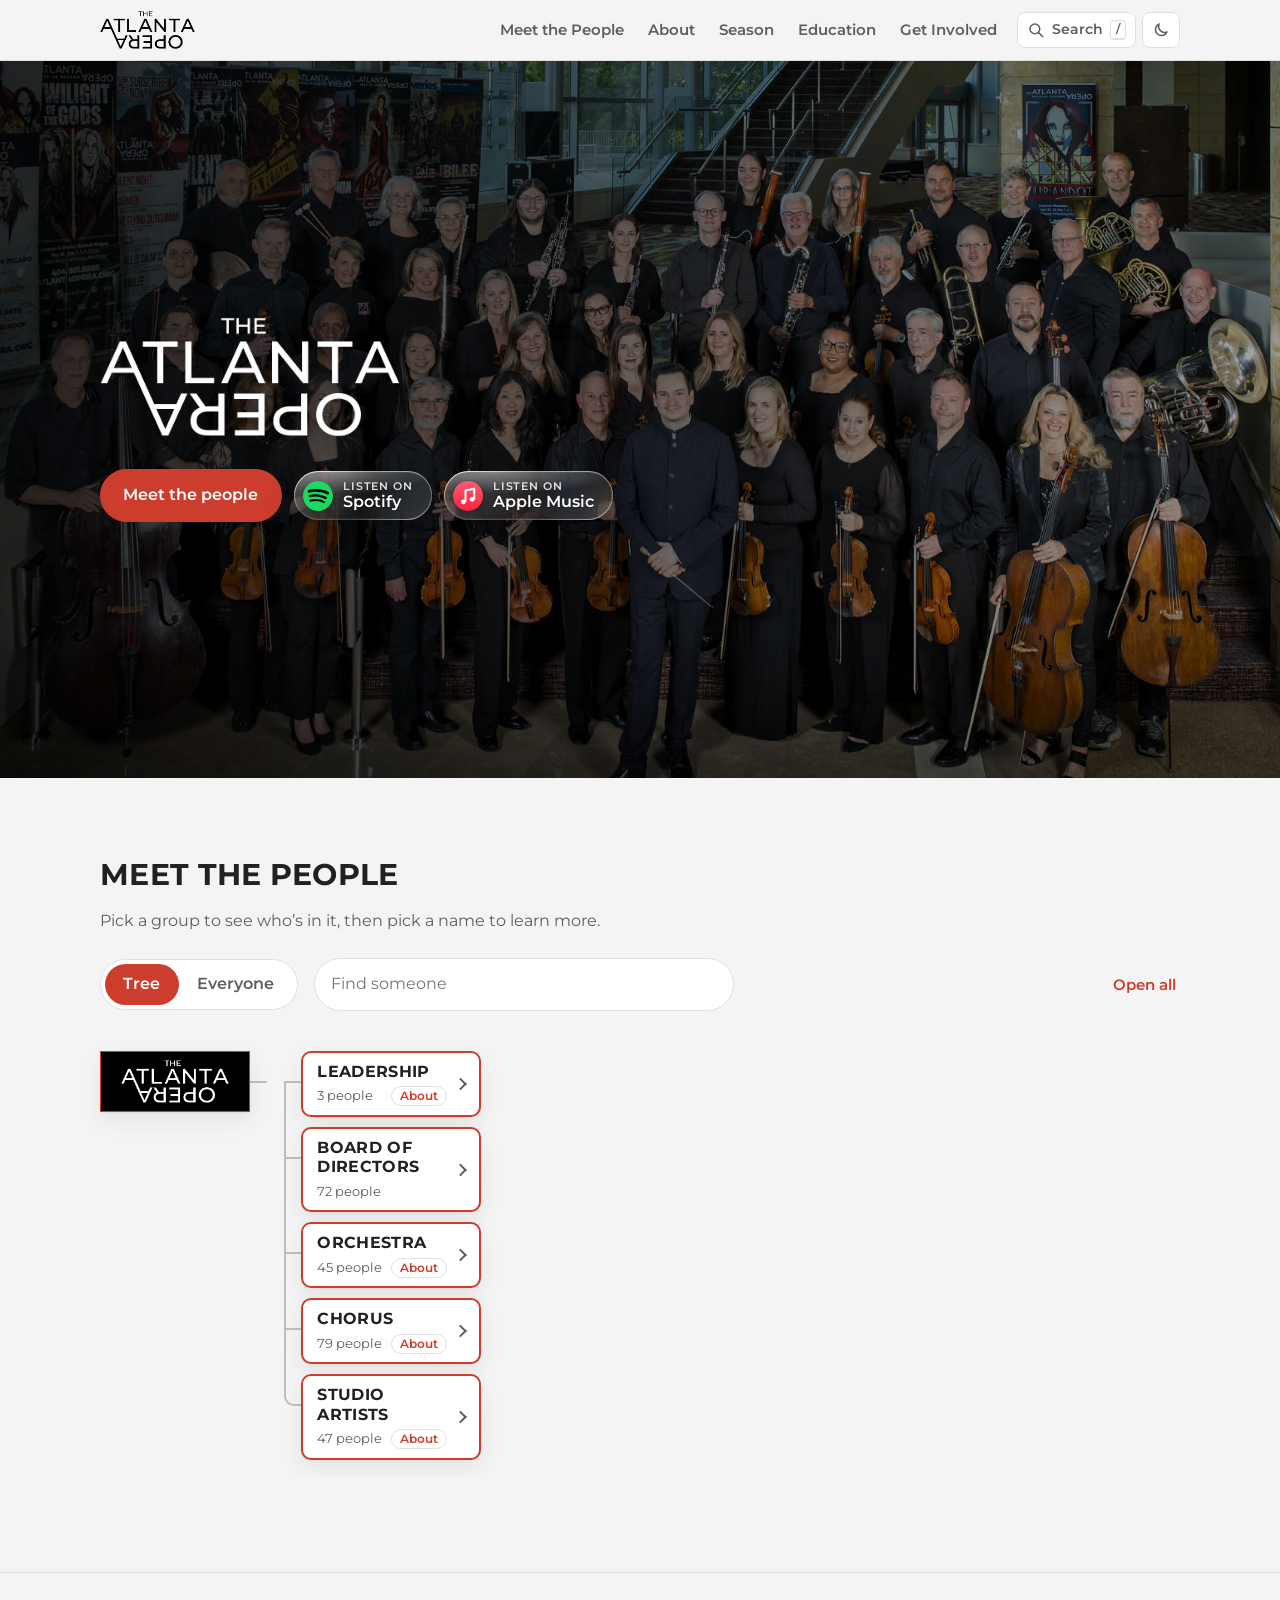
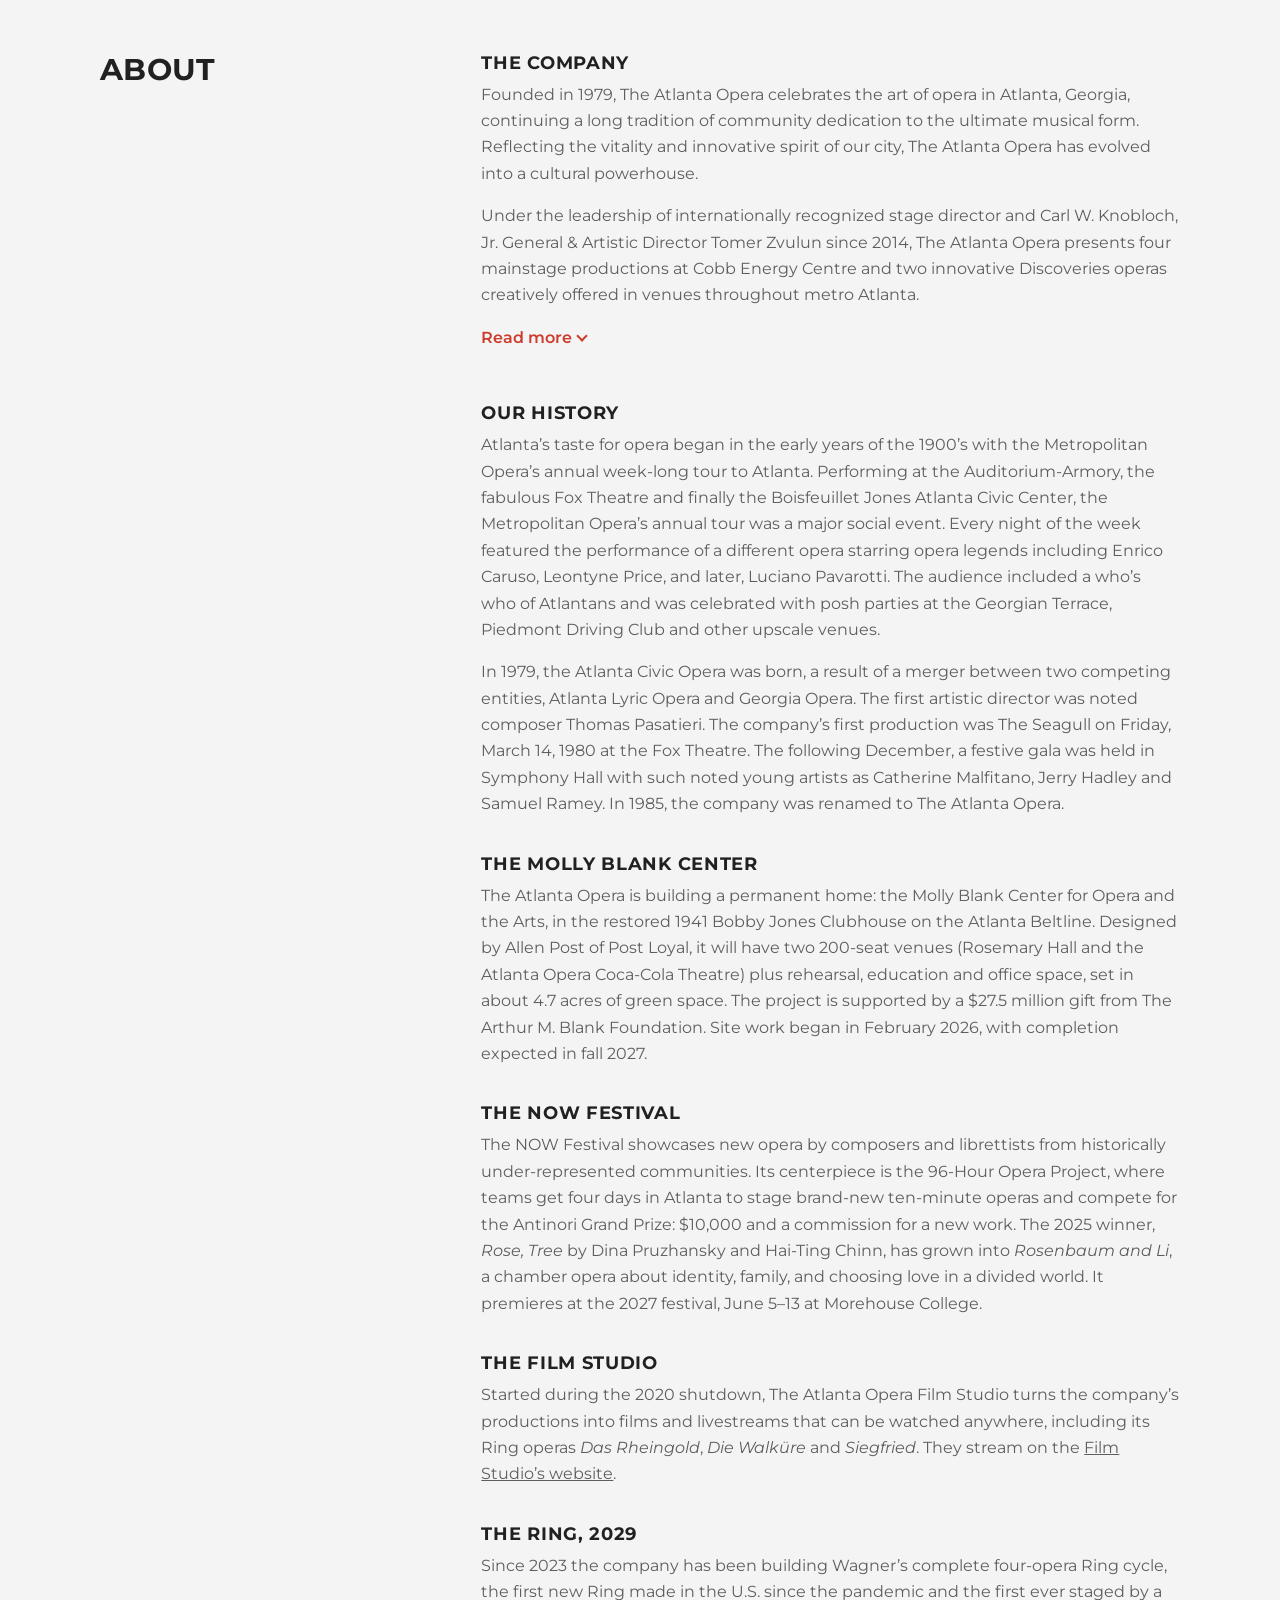
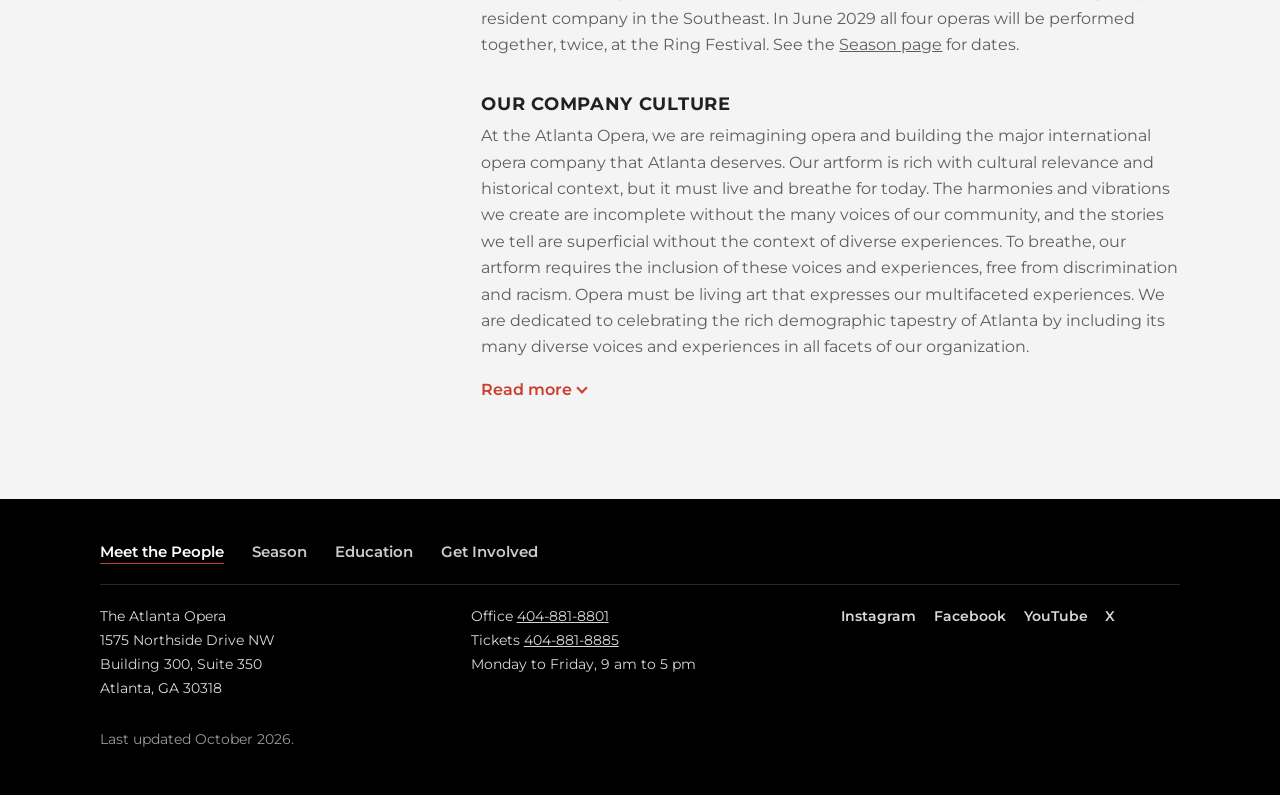
==== commit cd221fbe: "Fill in Education and Get Involved, more on the Season page, contact details in the footer, sharper " ====
--- a/public/index.html
+++ b/public/index.html
@@ -7,7 +7,7 @@
   <meta name="description" content="Who's who at The Atlanta Opera: the leadership, board, orchestra, chorus and studio artists.">
   <meta name="theme-color" content="#000000">
   <link rel="manifest" href="site.webmanifest">
-  <link rel="apple-touch-icon" href="images/icon-192.png">
+  <link rel="apple-touch-icon" href="images/icon-192.png?v=2">
   <script>
     try { var t = localStorage.getItem("theme"); if (t) document.documentElement.dataset.theme = t; } catch (e) {}
   </script>
@@ -16,7 +16,7 @@
   <meta property="og:image" content="https://atlantaoperainfo.web.app/images/orchestra.jpg">
   <meta property="og:url" content="https://atlantaoperainfo.web.app/">
   <meta name="twitter:card" content="summary_large_image">
-  <link rel="icon" href="images/icon-192.png">
+  <link rel="icon" href="images/icon-192.png?v=2">
   <link rel="preconnect" href="https://fonts.googleapis.com">
   <link rel="preconnect" href="https://fonts.gstatic.com" crossorigin>
   <link href="https://fonts.googleapis.com/css2?family=Montserrat:wght@400;500;600;700&display=swap" rel="stylesheet">
@@ -26,7 +26,7 @@
   <a class="skip-link" href="#people">Skip to Meet the People</a>
   <header class="site-header" id="site-header">
     <div class="wrap header-inner">
-      <a class="brand" href="#top" aria-label="The Atlanta Opera, back to top"><img class="logo-black" src="images/logo.png" alt="" width="147" height="59"><img class="logo-white" src="images/logo-white.png" alt="" width="266" height="106"></a>
+      <a class="brand" href="#top" aria-label="The Atlanta Opera, back to top"><img class="logo-black" src="images/logo.png?v=2" alt="" width="722" height="290"><img class="logo-white" src="images/logo-white.png?v=2" alt="" width="722" height="290"></a>
       <nav aria-label="Main" id="main-nav">
         <a href="#people">Meet the People</a>
         <a href="#about">About</a>
@@ -55,7 +55,7 @@
     <section class="hero">
       <div class="hero-photo" id="hero-photo" aria-hidden="true"></div>
       <div class="wrap">
-        <h1 class="hero-logo"><img src="images/logo-white.png" alt="The Atlanta Opera" width="266" height="106"></h1>
+        <h1 class="hero-logo"><img src="images/logo-white.png?v=2" alt="The Atlanta Opera" width="722" height="290"></h1>
         <div class="hero-actions">
           <a class="button" href="#people">Meet the people</a>
           <a class="glass" href="https://open.spotify.com/artist/3T3RtwJOw12Rz1mQcboVWW" target="_blank" rel="noopener" aria-label="Listen on Spotify">
@@ -176,10 +176,28 @@
 
           <h3>The NOW Festival</h3>
           <p>
-            The NOW Festival showcases emerging opera talent from historically under-represented communities. Its
-            main event is the 96-Hour Opera Project, where brand-new mini-operas compete for a grand prize. The 2025
-            winner, <em>Rosenbaum and Li</em>, is a chamber opera about identity, family, and choosing love in a
-            divided world.
+            The NOW Festival showcases new opera by composers and librettists from historically under-represented
+            communities. Its centerpiece is the 96-Hour Opera Project, where teams get four days in Atlanta to stage
+            brand-new ten-minute operas and compete for the Antinori Grand Prize: $10,000 and a commission for a new
+            work. The 2025 winner, <em>Rose, Tree</em> by Dina Pruzhansky and Hai-Ting Chinn, has grown into
+            <em>Rosenbaum and Li</em>, a chamber opera about identity, family, and choosing love in a divided world. It
+            premieres at the 2027 festival, June 5–13 at Morehouse College.
+          </p>
+
+          <h3>The Film Studio</h3>
+          <p>
+            Started during the 2020 shutdown, The Atlanta Opera Film Studio turns the company’s productions into films
+            and livestreams that can be watched anywhere, including its Ring operas <em>Das Rheingold</em>, <em>Die
+            Walküre</em> and <em>Siegfried</em>. They stream on the
+            <a href="https://stream.atlantaopera.org/" target="_blank" rel="noopener">Film Studio’s website</a>.
+          </p>
+
+          <h3>The Ring, 2029</h3>
+          <p>
+            Since 2023 the company has been building Wagner’s complete four-opera Ring cycle, the first new Ring made in
+            the U.S. since the pandemic and the first ever staged by a resident company in the Southeast. In June 2029
+            all four operas will be performed together, twice, at the Ring Festival. See the
+            <a href="/season#ring">Season page</a> for dates.
           </p>
 
           <h3>Our Company Culture</h3>
@@ -220,6 +238,11 @@
         <a href="/education">Education</a>
         <a href="/get-involved">Get Involved</a>
       </nav>
+      <div class="footer-info">
+        <p>The Atlanta Opera<br>1575 Northside Drive NW<br>Building 300, Suite 350<br>Atlanta, GA 30318</p>
+        <p>Office <a href="tel:+14048818801">404-881-8801</a><br>Tickets <a href="tel:+14048818885">404-881-8885</a><br>Monday to Friday, 9 am to 5 pm</p>
+        <p class="footer-social"><a href="https://www.instagram.com/theatlantaopera/" target="_blank" rel="noopener">Instagram</a> <a href="https://www.facebook.com/TheAtlantaOpera" target="_blank" rel="noopener">Facebook</a> <a href="https://www.youtube.com/user/atlantaopera" target="_blank" rel="noopener">YouTube</a> <a href="https://twitter.com/TheAtlantaOpera" target="_blank" rel="noopener">X</a></p>
+      </div>
       <p class="small">Last updated October 2026.</p>
     </div>
   </footer>
--- a/public/css/styles.css
+++ b/public/css/styles.css
@@ -965,6 +965,19 @@
 .footer-nav a { color: var(--hero-ink); opacity: 0.8; }
 .footer-nav a:hover, .footer-nav a[aria-current] { color: var(--hero-ink); opacity: 1; }
 .footer-nav a[aria-current] { text-decoration: underline; text-decoration-color: var(--gold); text-underline-offset: 6px; }
+.footer-info {
+  display: grid;
+  grid-template-columns: repeat(auto-fit, minmax(220px, 1fr));
+  gap: 1rem 2rem;
+  margin: 0 0 1.5rem;
+  padding-top: 1.25rem;
+  border-top: 1px solid rgb(255 255 255 / 0.15);
+  font-size: 0.9rem;
+}
+.footer-info a { color: var(--hero-ink); }
+.footer-social { display: flex; flex-wrap: wrap; gap: 0.4rem 1.1rem; align-content: start; }
+.footer-social a { font-weight: 600; text-decoration: none; }
+.footer-social a:hover { text-decoration: underline; }
 
 /* Smaller pages (Season, Education, Get Involved) */
 .page-hero {
@@ -983,32 +996,78 @@
   text-transform: uppercase;
 }
 .page-body { padding: 4rem 0 5rem; }
-.placeholder-grid {
+/* "On this page" links under the page header */
+.jump { display: flex; flex-wrap: wrap; gap: 0.5rem; margin: 0 0 1rem; }
+.jump a {
+  padding: 0.4rem 0.95rem;
+  border: 1px solid var(--line);
+  border-radius: 999px;
+  background: var(--surface);
+  color: var(--ink);
+  font-size: 0.88rem;
+  font-weight: 600;
+  text-decoration: none;
+}
+.jump a:hover { border-color: var(--accent); color: var(--accent); }
+
+/* Sections of cards (Education, Get Involved, and the extras on Season) */
+.info-section { padding-top: 3.5rem; scroll-margin-top: 70px; }
+.info-section > h2 { font-size: 1.6rem; margin-bottom: 0.6rem; }
+.info-section > .eyebrow { color: var(--accent); }
+.section-lede { max-width: 70ch; margin: 0 0 1rem; color: var(--muted); }
+.section-cta { margin: 1.5rem 0 0; }
+.info-grid {
   display: grid;
-  grid-template-columns: repeat(auto-fit, minmax(260px, 1fr));
-  gap: 1.25rem;
-}
-.placeholder {
+  grid-template-columns: repeat(auto-fit, minmax(290px, 1fr));
+  gap: 1rem;
+  margin-top: 1.25rem;
+}
+.info-card {
   display: flex;
   flex-direction: column;
-  padding: 1.75rem 1.5rem;
-  border: 1.5px dashed var(--line);
-  border-radius: 12px;
+  padding: 1.4rem 1.4rem 1.3rem;
+  border: 1px solid var(--line);
+  border-radius: 14px;
   background: var(--surface);
-}
-.placeholder h2 { font-size: 1.15rem; }
-.placeholder p { margin: 0 0 1.25rem; color: var(--muted); }
-.soon {
-  align-self: flex-start;
-  margin-top: auto;
-  padding: 0.2rem 0.7rem;
-  border: 1px solid var(--line);
-  border-radius: 99px;
-  color: var(--muted);
-  font-size: 0.8rem;
-  font-weight: 600;
-}
-.page-back { margin: 2.5rem 0 0; }
+  box-shadow: var(--shadow);
+}
+.info-card h3 { font-size: 1rem; margin: 0 0 0.6rem; letter-spacing: 0.03em; }
+.info-card p { margin: 0 0 0.75rem; color: var(--muted); font-size: 0.95rem; max-width: 70ch; }
+.facts { list-style: none; margin: 0 0 1rem; padding: 0; display: grid; gap: 0.35rem; font-size: 0.92rem; }
+.facts li { position: relative; padding-left: 1.1rem; }
+.facts li::before {
+  content: "";
+  position: absolute;
+  left: 0;
+  top: 0.62em;
+  width: 6px;
+  height: 6px;
+  border-radius: 50%;
+  background: var(--accent);
+}
+.card-links { display: flex; flex-wrap: wrap; align-items: center; gap: 0.5rem 1.1rem; margin: auto 0 0 !important; padding-top: 0.25rem; }
+.card-links a:not(.button) { color: var(--accent); font-weight: 600; text-decoration: none; font-size: 0.92rem; }
+.card-links a:not(.button):hover { text-decoration: underline; }
+.info-section > .card-links { margin-top: 1rem !important; }
+.button.small { padding: 0.5rem 1.05rem; font-size: 0.9rem; }
+
+.venues { display: grid; grid-template-columns: repeat(auto-fit, minmax(240px, 1fr)); gap: 1.5rem; margin-top: 2rem; }
+.venue { padding-top: 1rem; border-top: 2px solid var(--ink); }
+.venue h3 { font-size: 0.95rem; margin-bottom: 0.4rem; }
+.venue p { margin: 0 0 0.6rem; color: var(--muted); font-size: 0.92rem; }
+
+.ring {
+  margin-top: 3.5rem;
+  padding: 2.5rem 2rem;
+  border-radius: 16px;
+  background: var(--hero-bg);
+  color: var(--hero-ink);
+}
+.ring > h2 { font-size: 1.8rem; }
+.ring > p { max-width: 62ch; margin: 0 0 1rem; opacity: 0.85; }
+.ring .facts { color: var(--hero-ink); }
+.ring .card-links a:not(.button) { color: var(--gold); }
+
 .page-hero-actions { display: flex; flex-wrap: wrap; gap: 0.75rem; margin: 1.75rem 0 0; }
 .button.ghost { background: none; border-color: color-mix(in srgb, var(--hero-ink) 45%, transparent); color: var(--hero-ink); }
 .button.ghost:hover { border-color: var(--hero-ink); filter: none; }
@@ -1040,9 +1099,25 @@
 .show-days { font-family: var(--display); font-size: 1.9rem; font-weight: 700; line-height: 1.05; margin: 0.2rem 0; }
 .show-year { font-size: 0.8rem; opacity: 0.7; }
 .show-body { padding: 1.5rem 1.75rem 1.6rem; min-width: 0; }
+.show-labels { display: flex; flex-wrap: wrap; gap: 0.4rem; margin: 0 0 0.6rem; }
+.show-tag {
+  padding: 0.15rem 0.65rem;
+  border: 1px solid var(--line);
+  border-radius: 999px;
+  color: var(--muted);
+  font-size: 0.75rem;
+  font-weight: 600;
+  letter-spacing: 0.06em;
+  text-transform: uppercase;
+}
+.show-soon { color: var(--muted); font-weight: 600; font-size: 0.92rem; }
+.show-advisory { margin: -0.4rem 0 1.1rem; font-size: 0.88rem; }
+.show-advisory summary { cursor: pointer; color: var(--muted); font-weight: 600; width: fit-content; }
+.show-advisory summary:hover { color: var(--ink); }
+.show-advisory p { margin: 0.4rem 0 0; color: var(--muted); max-width: 62ch; }
 .show-next {
   display: inline-block;
-  margin: 0 0 0.6rem;
+  margin: 0;
   padding: 0.15rem 0.65rem;
   border-radius: 999px;
   background: var(--accent);
@@ -1148,6 +1223,9 @@
   .show h2 { font-size: 1.25rem; }
   .page-body { padding: 2.5rem 0 3.5rem; }
   .footer-nav a { font-size: 0.95rem; }
+  .info-section { padding-top: 2.5rem; }
+  .info-section > h2 { font-size: 1.35rem; }
+  .ring { padding: 1.75rem 1.25rem; }
 }
 /* the menu folds into a drop-down once the links stop fitting on one line */
 @media (max-width: 900px) {
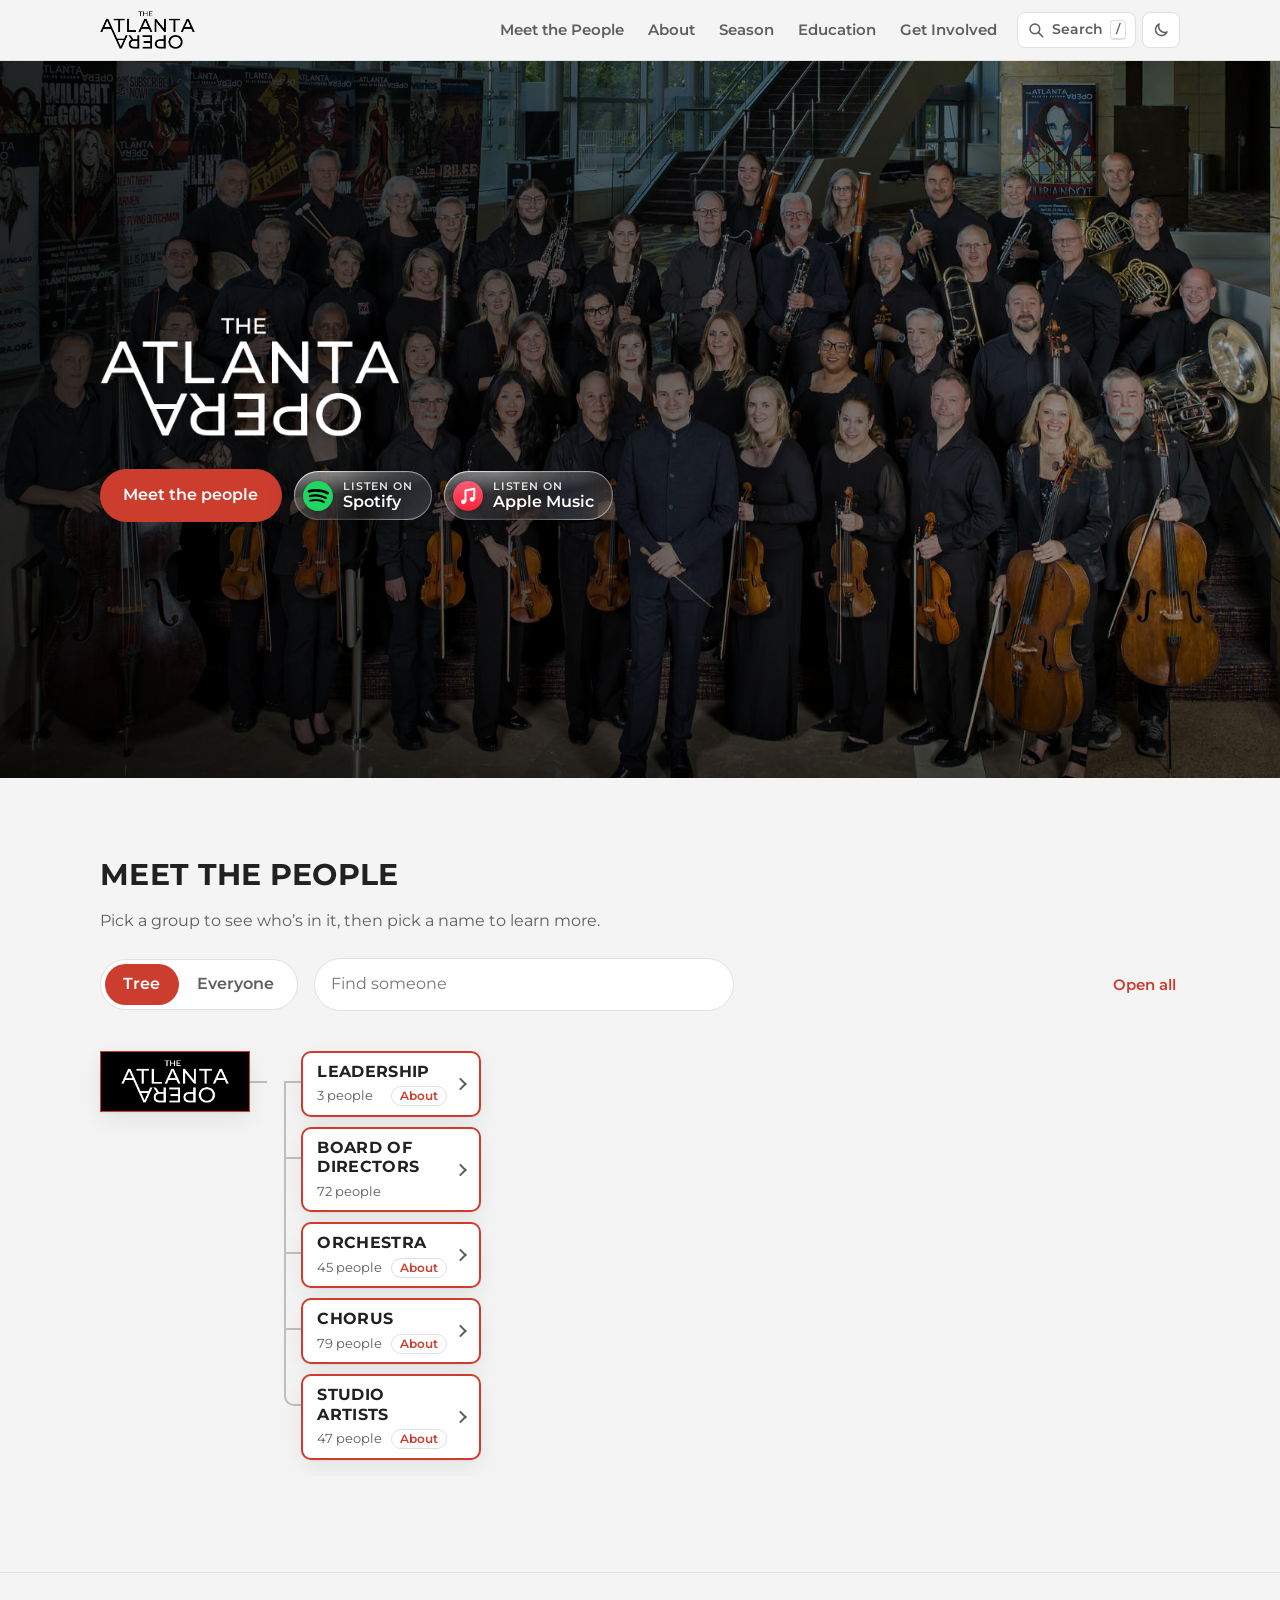
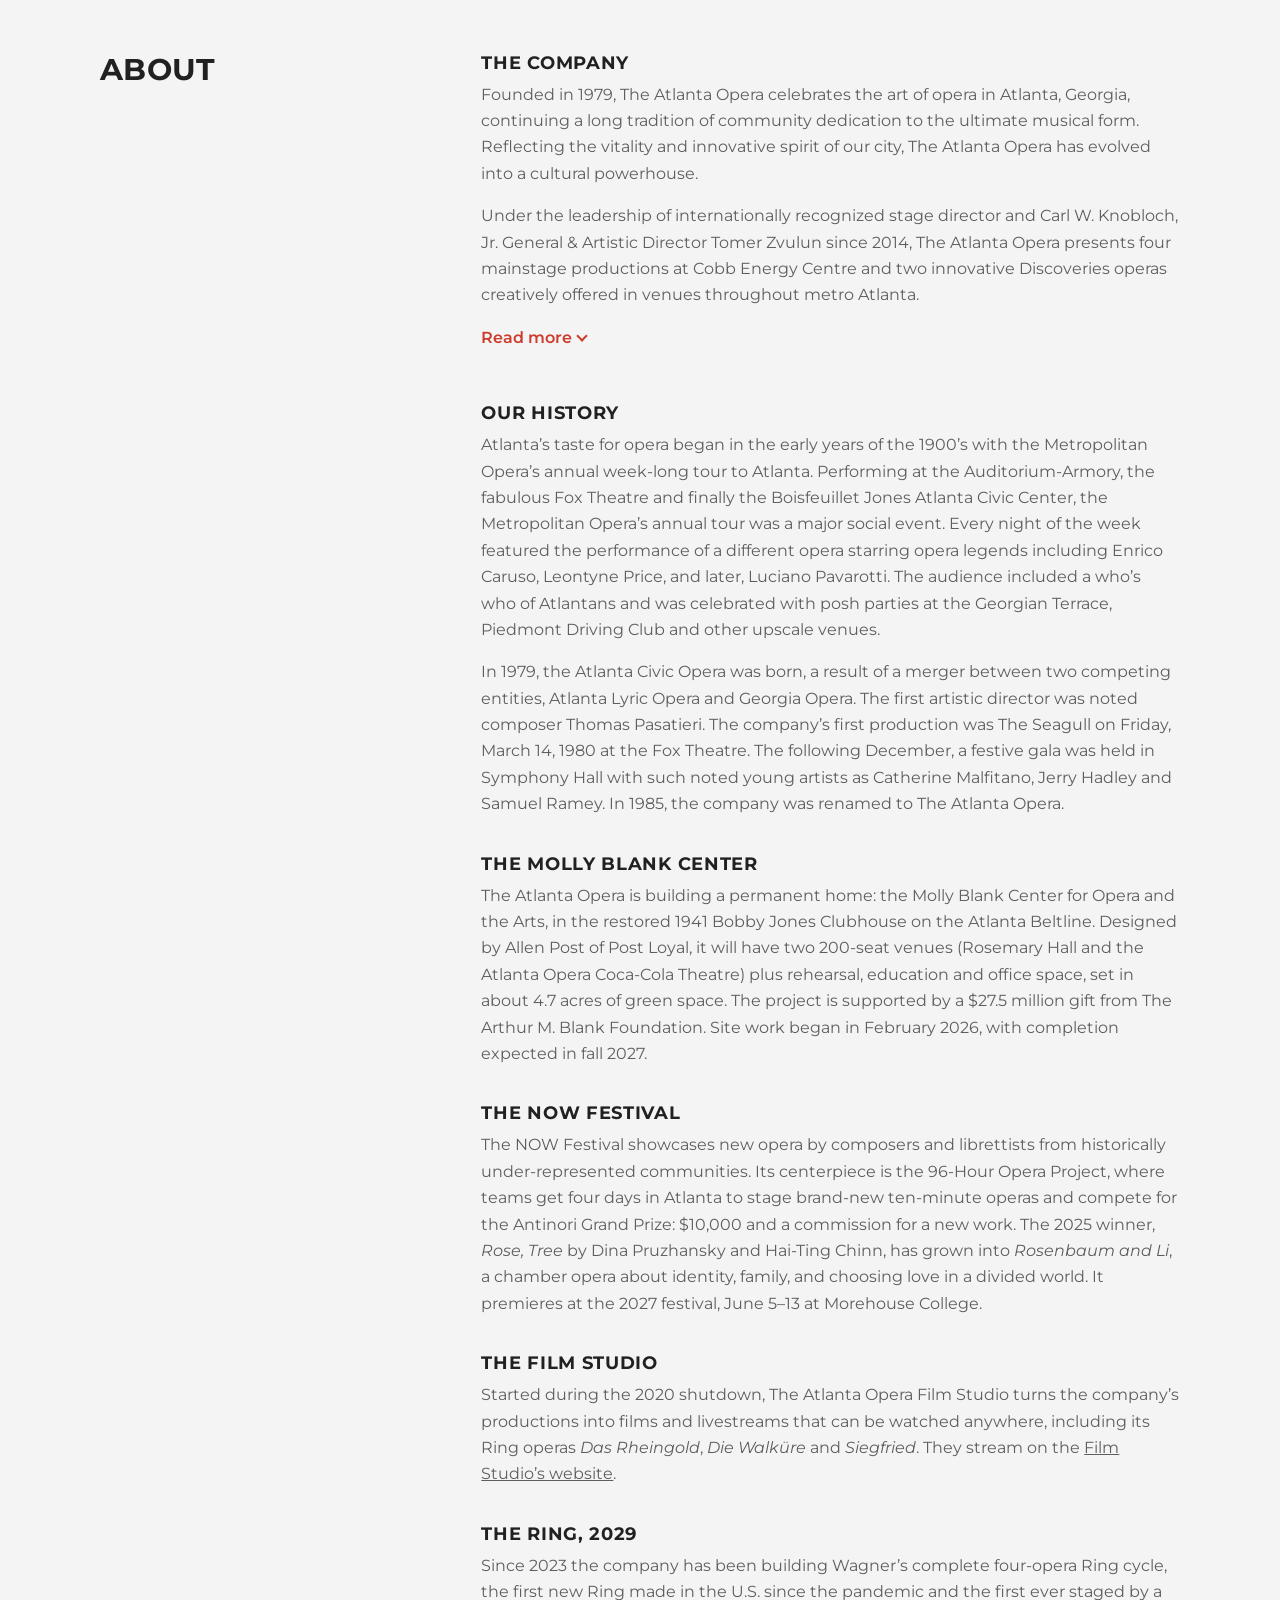
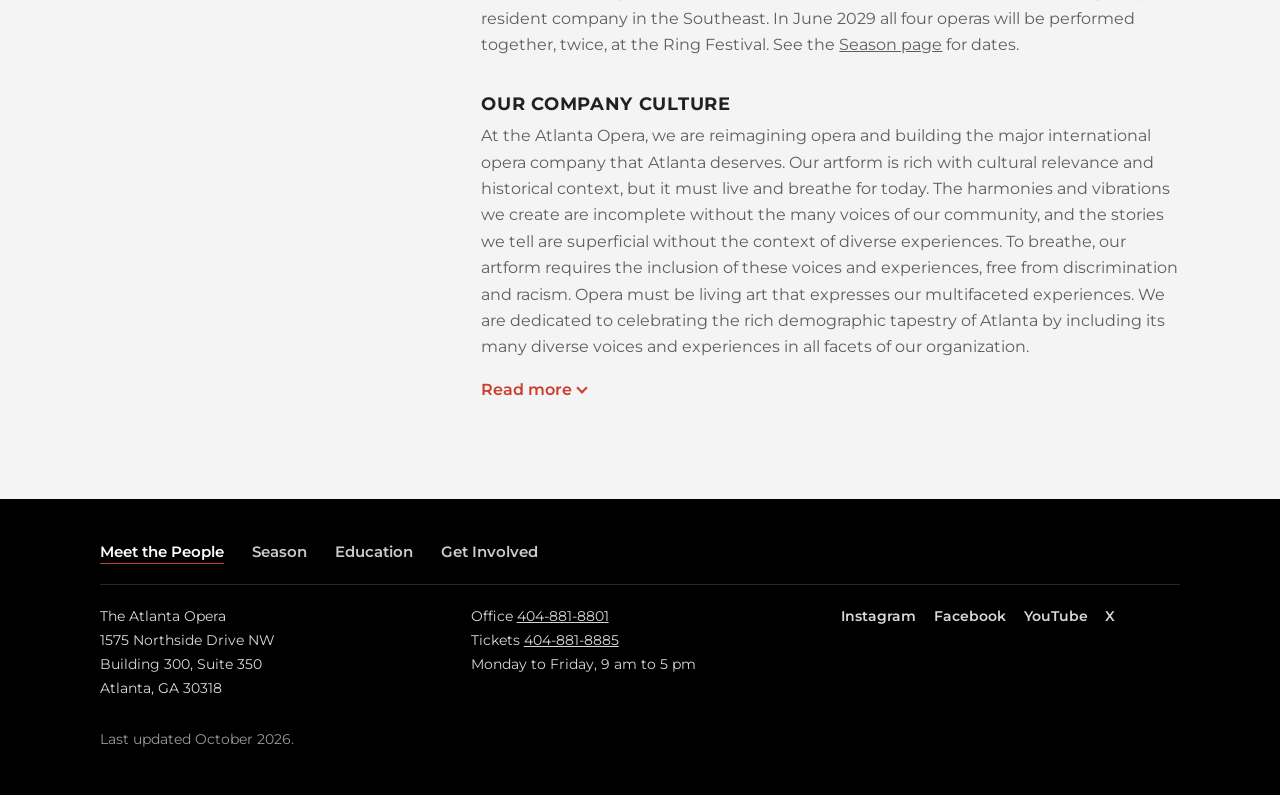
==== commit a8894241: "Slightly thicker icon lines" ====
--- a/public/index.html
+++ b/public/index.html
@@ -7,7 +7,7 @@
   <meta name="description" content="Who's who at The Atlanta Opera: the leadership, board, orchestra, chorus and studio artists.">
   <meta name="theme-color" content="#000000">
   <link rel="manifest" href="site.webmanifest">
-  <link rel="apple-touch-icon" href="images/icon-192.png?v=2">
+  <link rel="apple-touch-icon" href="images/icon-192.png?v=5">
   <script>
     try { var t = localStorage.getItem("theme"); if (t) document.documentElement.dataset.theme = t; } catch (e) {}
   </script>
@@ -16,7 +16,8 @@
   <meta property="og:image" content="https://atlantaoperainfo.web.app/images/orchestra.jpg">
   <meta property="og:url" content="https://atlantaoperainfo.web.app/">
   <meta name="twitter:card" content="summary_large_image">
-  <link rel="icon" href="images/icon-192.png?v=2">
+  <link rel="icon" href="images/favicon-32-dark.png?v=5" sizes="32x32" media="(prefers-color-scheme: light)">
+  <link rel="icon" href="images/favicon-32.png?v=5" sizes="32x32" media="(prefers-color-scheme: dark)">
   <link rel="preconnect" href="https://fonts.googleapis.com">
   <link rel="preconnect" href="https://fonts.gstatic.com" crossorigin>
   <link href="https://fonts.googleapis.com/css2?family=Montserrat:wght@400;500;600;700&display=swap" rel="stylesheet">
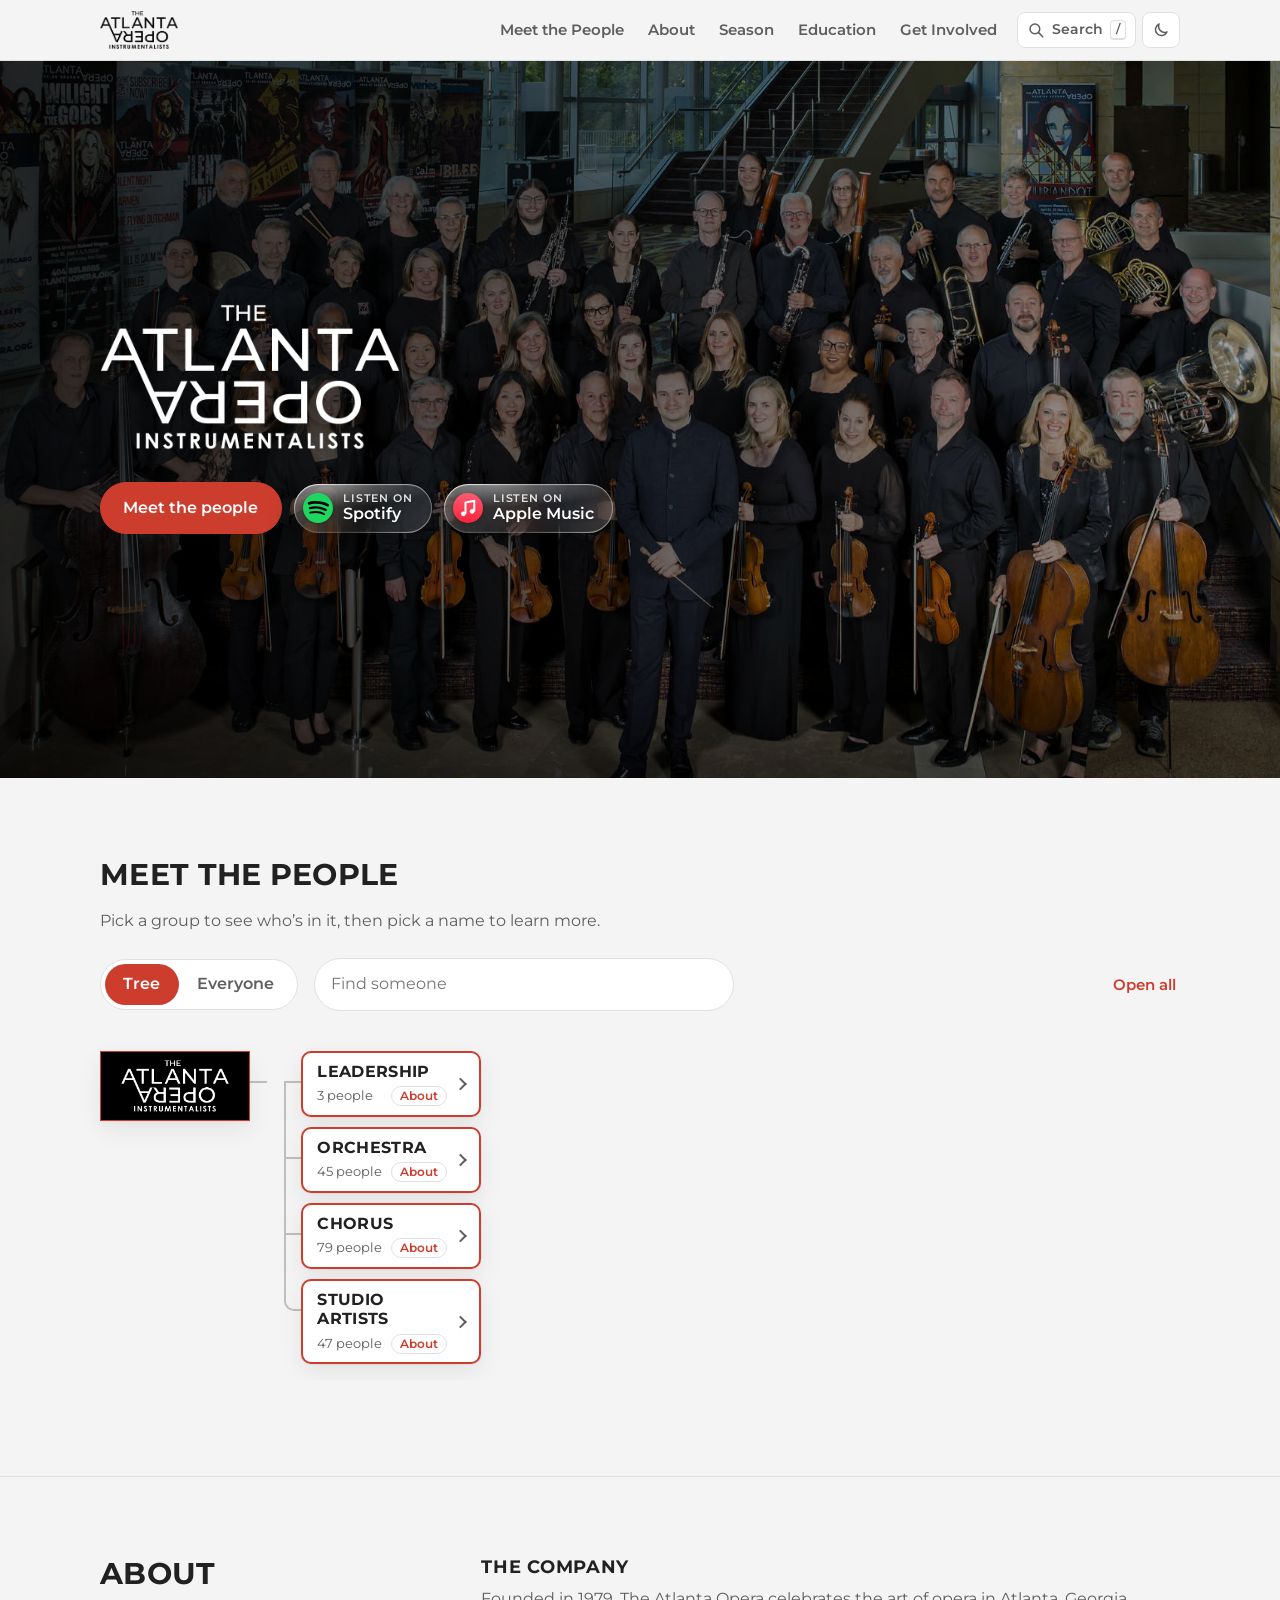
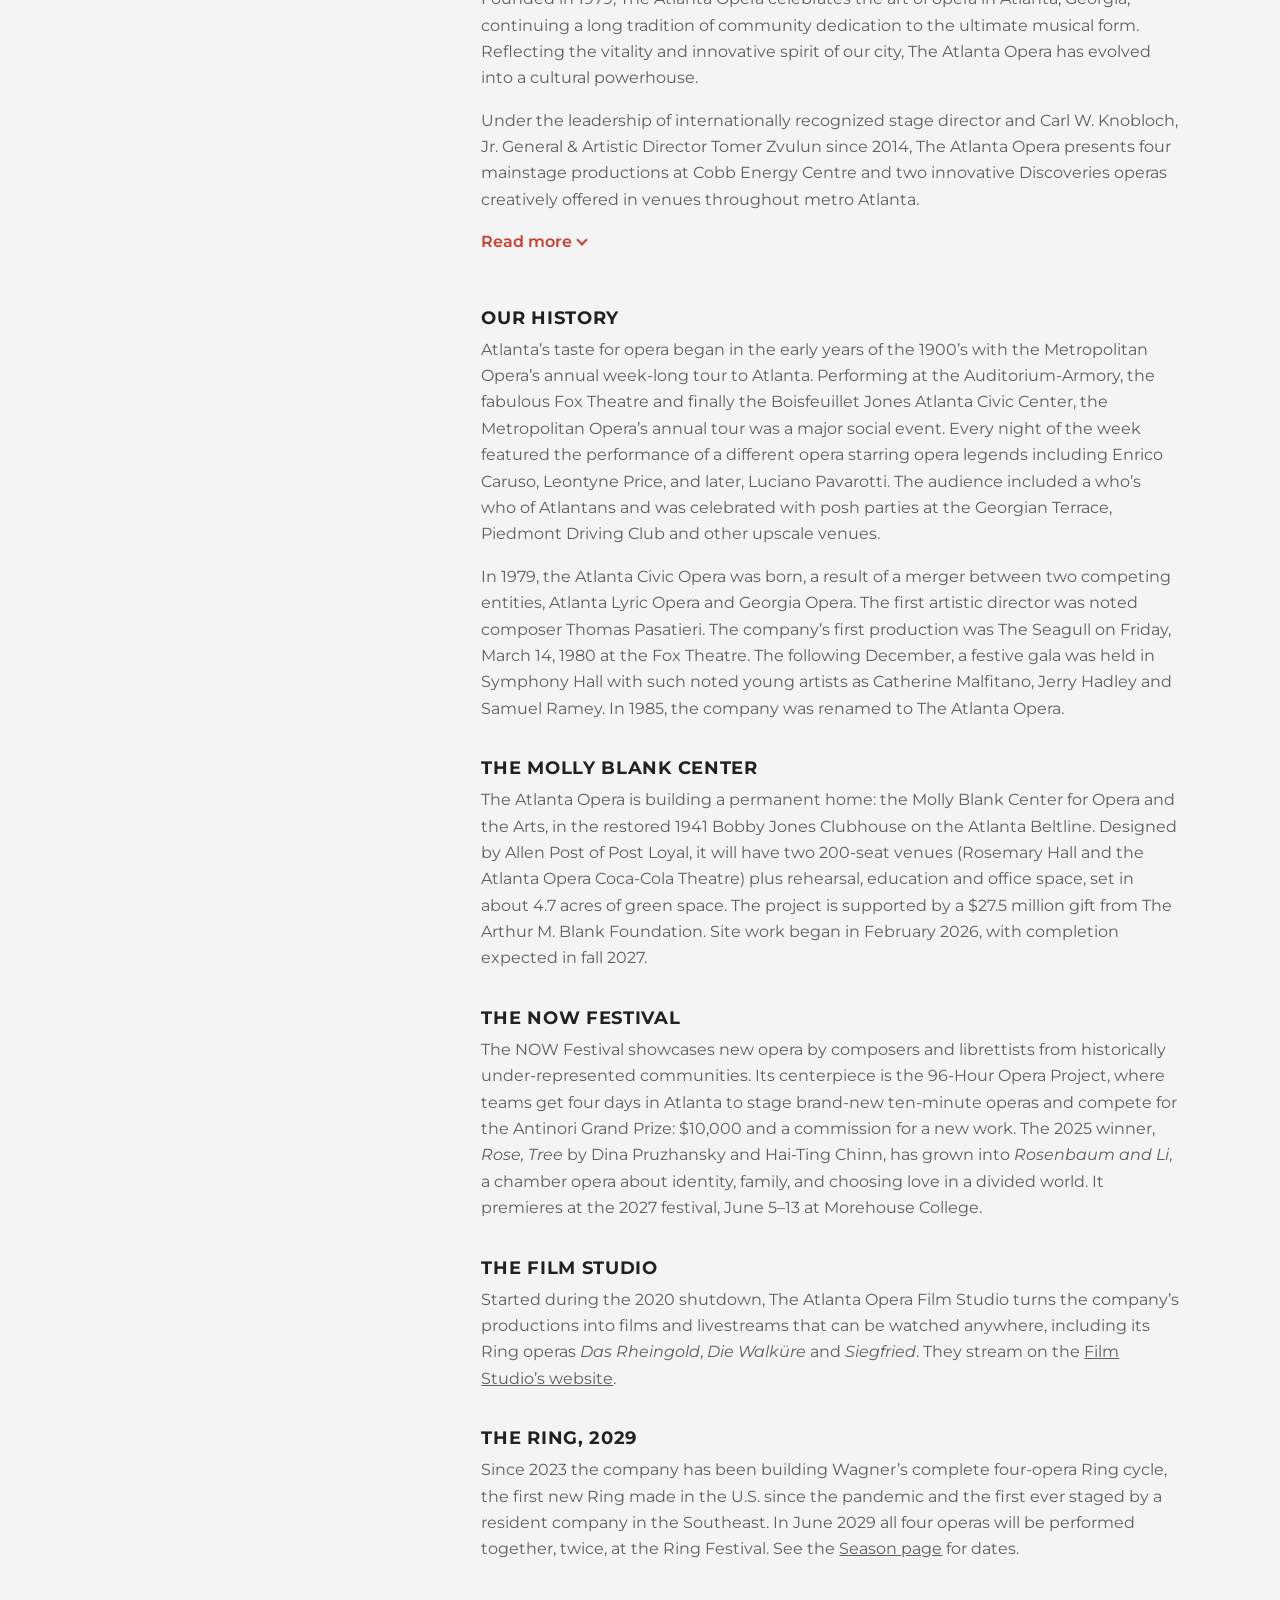
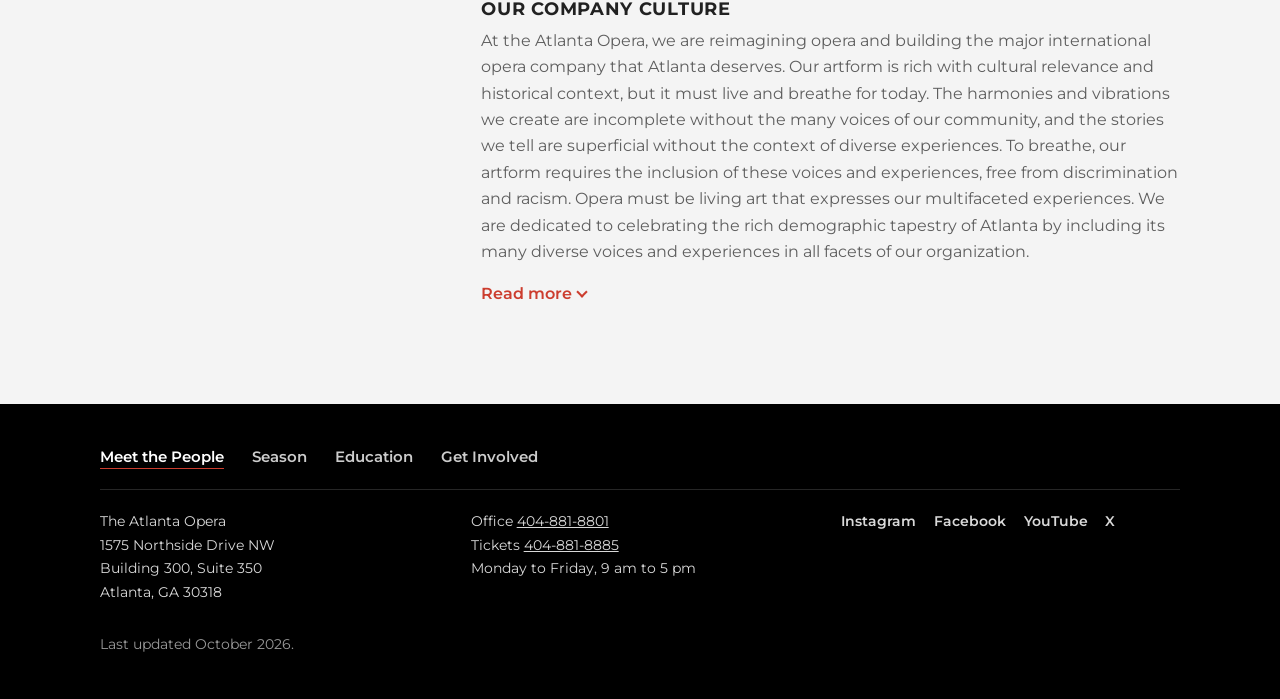
==== commit 989a5de0: "Logo says The Atlanta Opera Instrumentalists, no Board of Directors, steady photos in search Co-Auth" ====
--- a/public/index.html
+++ b/public/index.html
@@ -4,7 +4,7 @@
   <meta charset="utf-8">
   <meta name="viewport" content="width=device-width, initial-scale=1, viewport-fit=cover">
   <title>The Atlanta Opera</title>
-  <meta name="description" content="Who's who at The Atlanta Opera: the leadership, board, orchestra, chorus and studio artists.">
+  <meta name="description" content="Who's who at The Atlanta Opera: the leadership, orchestra, chorus and studio artists.">
   <meta name="theme-color" content="#000000">
   <link rel="manifest" href="site.webmanifest">
   <link rel="apple-touch-icon" href="images/icon-192.png?v=5">
@@ -12,7 +12,7 @@
     try { var t = localStorage.getItem("theme"); if (t) document.documentElement.dataset.theme = t; } catch (e) {}
   </script>
   <meta property="og:title" content="The Atlanta Opera">
-  <meta property="og:description" content="Who's who at The Atlanta Opera: the leadership, board, orchestra, chorus and studio artists.">
+  <meta property="og:description" content="Who's who at The Atlanta Opera: the leadership, orchestra, chorus and studio artists.">
   <meta property="og:image" content="https://atlantaoperainfo.web.app/images/orchestra.jpg">
   <meta property="og:url" content="https://atlantaoperainfo.web.app/">
   <meta name="twitter:card" content="summary_large_image">
@@ -27,7 +27,7 @@
   <a class="skip-link" href="#people">Skip to Meet the People</a>
   <header class="site-header" id="site-header">
     <div class="wrap header-inner">
-      <a class="brand" href="#top" aria-label="The Atlanta Opera, back to top"><img class="logo-black" src="images/logo.png?v=2" alt="" width="722" height="290"><img class="logo-white" src="images/logo-white.png?v=2" alt="" width="722" height="290"></a>
+      <a class="brand" href="#top" aria-label="The Atlanta Opera, back to top"><img class="logo-black" src="images/logo.png?v=3" alt="" width="722" height="350"><img class="logo-white" src="images/logo-white.png?v=3" alt="" width="722" height="350"></a>
       <nav aria-label="Main" id="main-nav">
         <a href="#people">Meet the People</a>
         <a href="#about">About</a>
@@ -56,7 +56,7 @@
     <section class="hero">
       <div class="hero-photo" id="hero-photo" aria-hidden="true"></div>
       <div class="wrap">
-        <h1 class="hero-logo"><img src="images/logo-white.png?v=2" alt="The Atlanta Opera" width="722" height="290"></h1>
+        <h1 class="hero-logo"><img src="images/logo-white.png?v=3" alt="The Atlanta Opera Instrumentalists" width="722" height="350"></h1>
         <div class="hero-actions">
           <a class="button" href="#people">Meet the people</a>
           <a class="glass" href="https://open.spotify.com/artist/3T3RtwJOw12Rz1mQcboVWW" target="_blank" rel="noopener" aria-label="Listen on Spotify">
--- a/public/css/styles.css
+++ b/public/css/styles.css
@@ -1068,6 +1068,37 @@
 .ring .facts { color: var(--hero-ink); }
 .ring .card-links a:not(.button) { color: var(--gold); }
 
+/* One page per show */
+.page-hero .eyebrow a { color: inherit; text-decoration: none; }
+.page-hero .eyebrow a:hover { text-decoration: underline; }
+.show-hero .lede { margin: 0 0 0.4rem; }
+.show-hero-when { margin: 0; opacity: 0.75; font-size: 0.95rem; }
+.show-layout > * { max-width: 860px; }
+.show-section { padding: 0 0 2.5rem; margin: 0 0 2.5rem; border-bottom: 1px solid var(--line); scroll-margin-top: 70px; }
+.show-section > h2 { font-size: 1.3rem; margin-bottom: 1rem; }
+.show-section > p { margin: 0 0 1rem; max-width: 68ch; }
+.show-section .facts { margin-top: 1.25rem; color: var(--muted); }
+.date-list { list-style: none; margin: 0; padding: 0; display: grid; grid-template-columns: repeat(auto-fill, minmax(min(100%, 270px), 1fr)); gap: 0.5rem; }
+.date-list li { padding: 0.65rem 0.9rem; border: 1px solid var(--line); border-radius: 10px; background: var(--surface); font-size: 0.92rem; }
+.dates-done { color: var(--muted); }
+.credits { width: 100%; border-collapse: collapse; font-size: 0.95rem; }
+.credits th, .credits td { padding: 0.55rem 0; border-bottom: 1px solid var(--line); text-align: left; vertical-align: top; }
+.credits th { width: 45%; padding-right: 1rem; color: var(--muted); font-weight: 400; }
+.credits td { font-weight: 600; }
+.credits tr:last-child th, .credits tr:last-child td { border-bottom: 0; }
+.credits a, .ensemble a { color: var(--accent); text-decoration: none; }
+.credits a:hover, .ensemble a:hover { text-decoration: underline; }
+.ensemble { line-height: 1.8; }
+.writer-role { margin: -0.4rem 0 0.6rem !important; color: var(--accent) !important; font-size: 0.85rem !important; font-weight: 600; }
+.show-pager { display: flex; justify-content: space-between; gap: 1rem; }
+.show-pager > * { flex: 1 1 0; min-width: 0; }
+.show-pager a { display: block; color: var(--ink); text-decoration: none; font-weight: 600; white-space: normal; font-size: 0.95rem; }
+.show-pager a span { display: block; color: var(--muted); font-size: 0.8rem; font-weight: 400; text-transform: uppercase; letter-spacing: 0.08em; }
+.show-pager a.next { text-align: right; }
+.show-pager a:hover { color: var(--accent); }
+.show h2 a { color: inherit; text-decoration: none; }
+.show h2 a:hover { color: var(--accent); }
+
 .page-hero-actions { display: flex; flex-wrap: wrap; gap: 0.75rem; margin: 1.75rem 0 0; }
 .button.ghost { background: none; border-color: color-mix(in srgb, var(--hero-ink) 45%, transparent); color: var(--hero-ink); }
 .button.ghost:hover { border-color: var(--hero-ink); filter: none; }
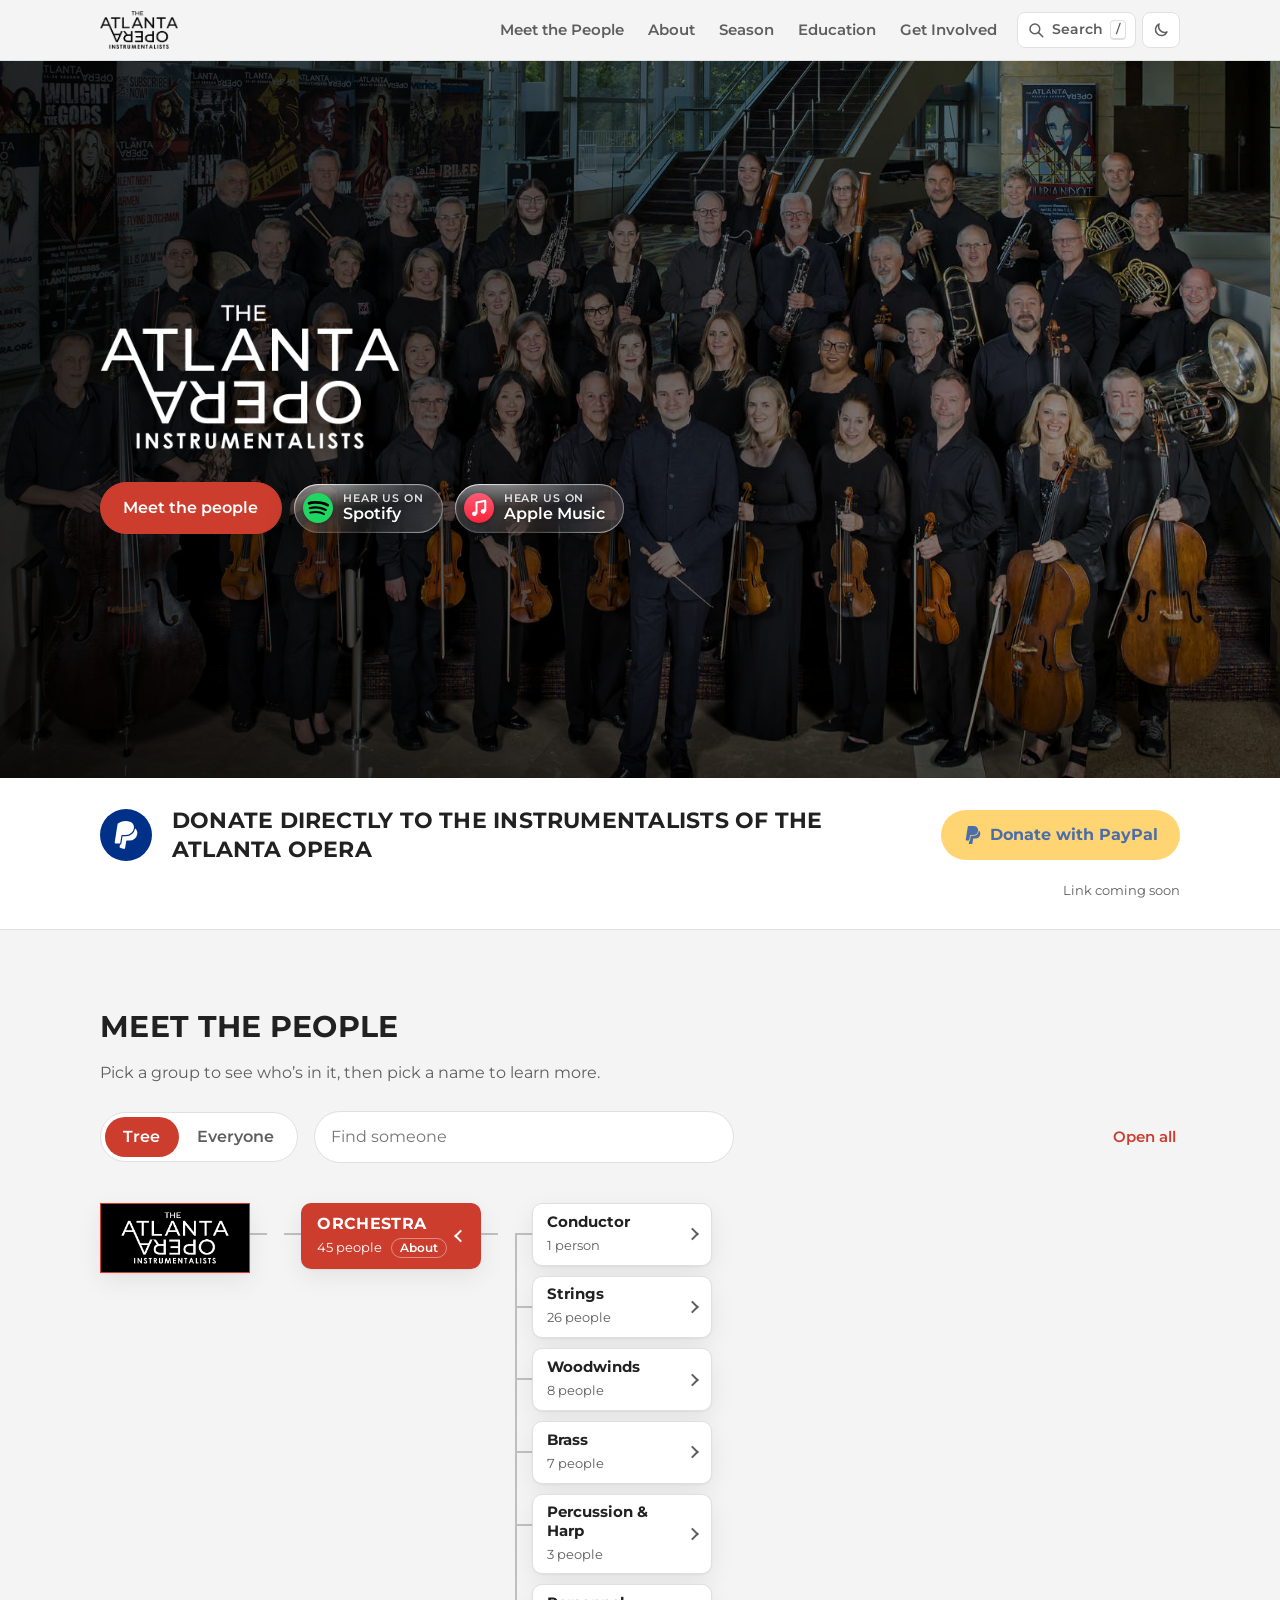
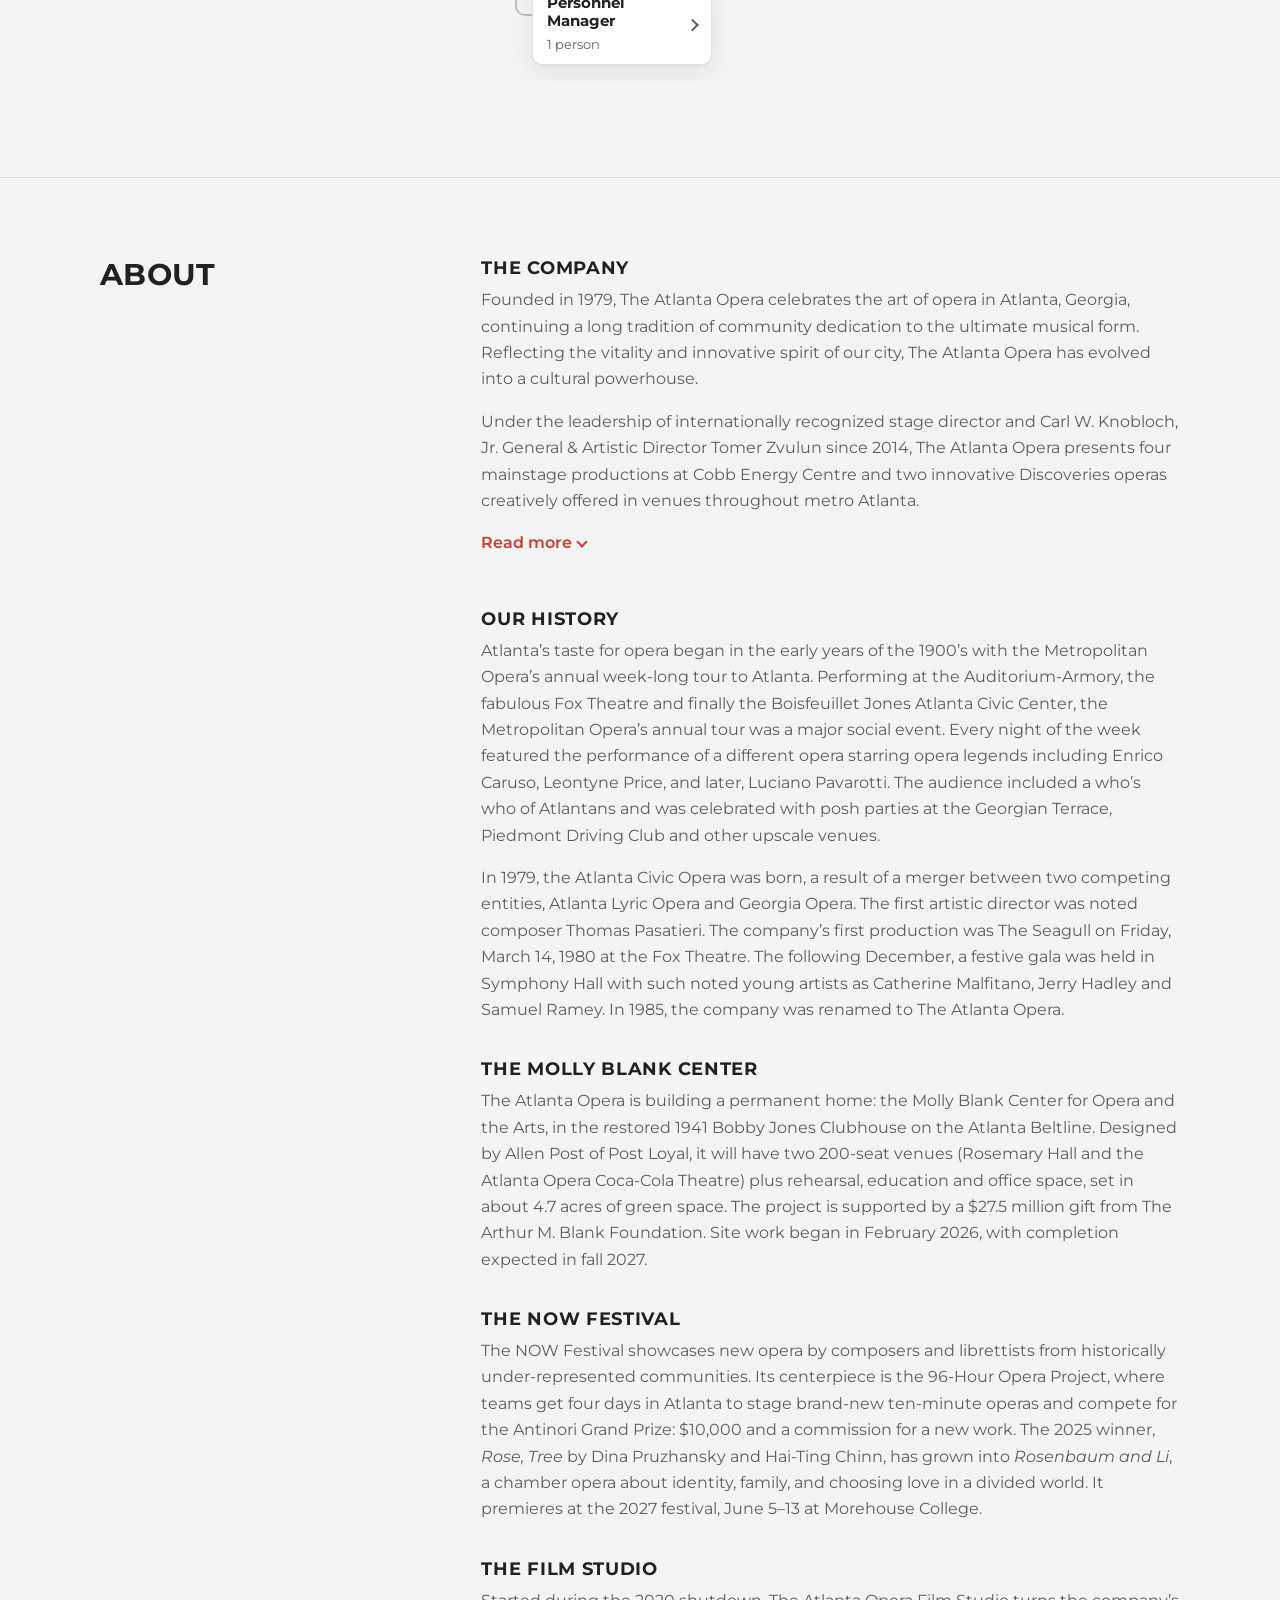
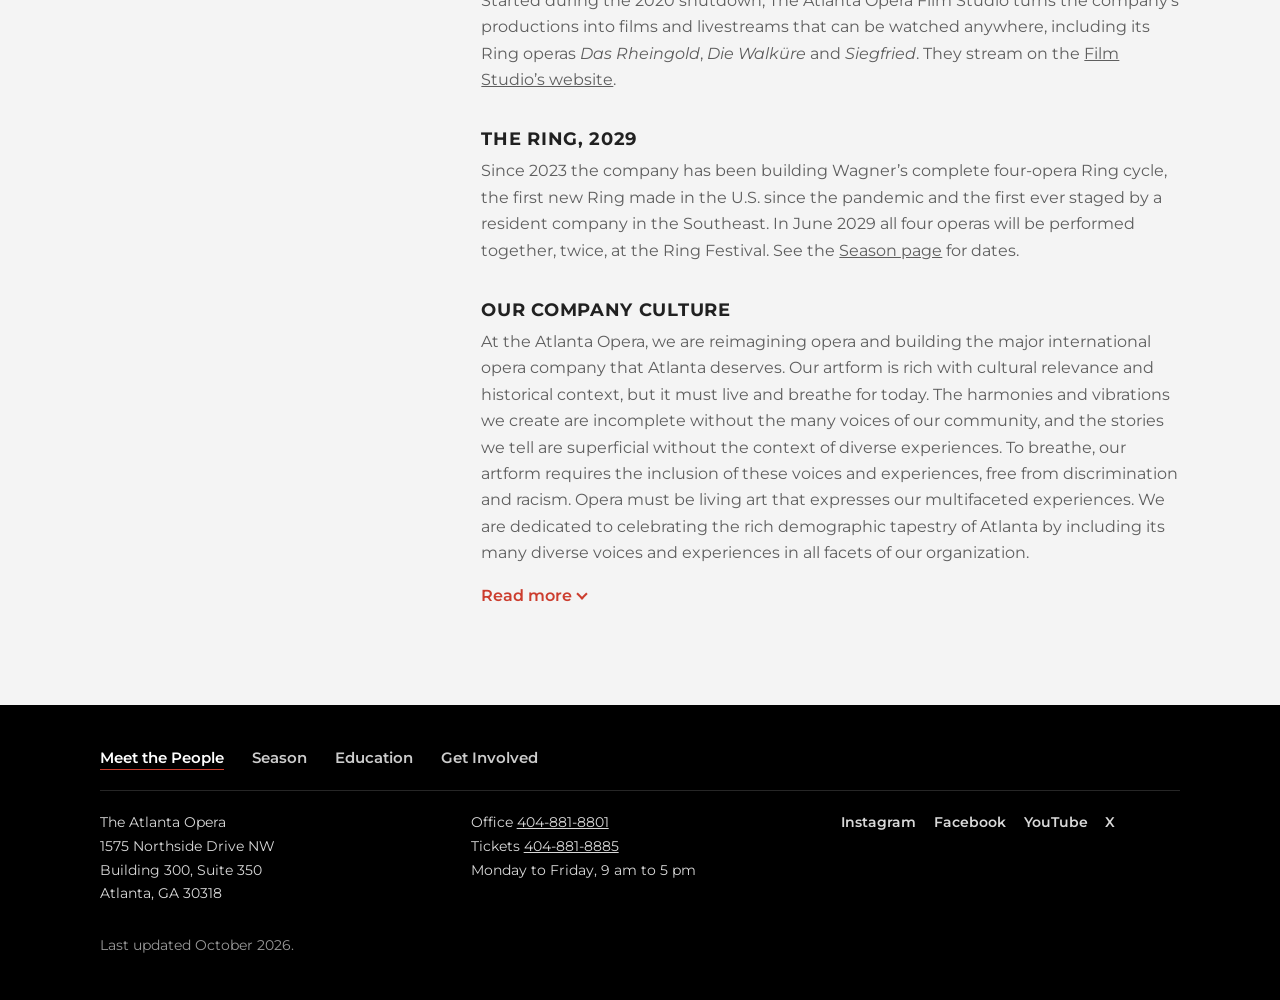
==== commit 7719b0fb: "Orchestra only, Hear us on captions for phones, PayPal donate band (link to come) Co-Authored-By: Cl" ====
--- a/public/index.html
+++ b/public/index.html
@@ -4,7 +4,7 @@
   <meta charset="utf-8">
   <meta name="viewport" content="width=device-width, initial-scale=1, viewport-fit=cover">
   <title>The Atlanta Opera</title>
-  <meta name="description" content="Who's who at The Atlanta Opera: the leadership, orchestra, chorus and studio artists.">
+  <meta name="description" content="Who's who in The Atlanta Opera's orchestra.">
   <meta name="theme-color" content="#000000">
   <link rel="manifest" href="site.webmanifest">
   <link rel="apple-touch-icon" href="images/icon-192.png?v=5">
@@ -12,7 +12,7 @@
     try { var t = localStorage.getItem("theme"); if (t) document.documentElement.dataset.theme = t; } catch (e) {}
   </script>
   <meta property="og:title" content="The Atlanta Opera">
-  <meta property="og:description" content="Who's who at The Atlanta Opera: the leadership, orchestra, chorus and studio artists.">
+  <meta property="og:description" content="Who's who in The Atlanta Opera's orchestra.">
   <meta property="og:image" content="https://atlantaoperainfo.web.app/images/orchestra.jpg">
   <meta property="og:url" content="https://atlantaoperainfo.web.app/">
   <meta name="twitter:card" content="summary_large_image">
@@ -59,15 +59,28 @@
         <h1 class="hero-logo"><img src="images/logo-white.png?v=3" alt="The Atlanta Opera Instrumentalists" width="722" height="350"></h1>
         <div class="hero-actions">
           <a class="button" href="#people">Meet the people</a>
-          <a class="glass" href="https://open.spotify.com/artist/3T3RtwJOw12Rz1mQcboVWW" target="_blank" rel="noopener" aria-label="Listen on Spotify">
+          <a class="glass" href="https://open.spotify.com/artist/3T3RtwJOw12Rz1mQcboVWW" target="_blank" rel="noopener" aria-label="Hear us on Spotify">
             <svg class="glass-icon" viewBox="0 0 24 24" aria-hidden="true"><circle cx="12" cy="12" r="11" fill="#000"/><path fill="#1ed760" d="M12 0C5.4 0 0 5.4 0 12s5.4 12 12 12 12-5.4 12-12S18.66 0 12 0zm5.521 17.34c-.24.359-.66.48-1.021.24-2.82-1.74-6.36-2.101-10.561-1.141-.418.122-.779-.179-.899-.539-.12-.421.18-.78.54-.9 4.56-1.021 8.52-.6 11.64 1.32.42.18.479.659.301 1.02zm1.44-3.3c-.301.42-.841.6-1.262.3-3.239-1.98-8.159-2.58-11.939-1.38-.479.12-1.02-.12-1.14-.6-.12-.48.12-1.021.6-1.141C9.6 9.9 15 10.561 18.72 12.84c.361.181.54.78.241 1.2zm.12-3.36C15.24 8.4 8.82 8.16 5.16 9.301c-.6.179-1.2-.181-1.38-.721-.18-.601.18-1.2.72-1.381 4.26-1.26 11.28-1.02 15.721 1.621.539.3.719 1.02.419 1.56-.299.421-1.02.599-1.559.3z"/></svg>
-            <span class="listen-text"><small>Listen on</small>Spotify</span>
+            <span class="listen-text"><small>Hear us on</small>Spotify</span><span class="listen-caption" aria-hidden="true">Hear us on<br>Spotify</span>
           </a>
-          <a class="glass" href="https://music.apple.com/us/artist/the-atlanta-opera/594707552" target="_blank" rel="noopener" aria-label="Listen on Apple Music">
+          <a class="glass" href="https://music.apple.com/us/artist/the-atlanta-opera/594707552" target="_blank" rel="noopener" aria-label="Hear us on Apple Music">
             <svg class="glass-icon" viewBox="0 0 24 24" aria-hidden="true"><defs><linearGradient id="apple-music" x1="0" y1="0" x2="0" y2="1"><stop offset="0" stop-color="#fb5c74"/><stop offset="1" stop-color="#fa233b"/></linearGradient></defs><circle cx="12" cy="12" r="12" fill="url(#apple-music)"/><path d="M10 16.5V7.6l7-1.4v8.3" fill="none" stroke="#fff" stroke-width="1.6" stroke-linejoin="round"/><circle cx="8.3" cy="16.6" r="1.9" fill="#fff"/><circle cx="15.3" cy="14.6" r="1.9" fill="#fff"/></svg>
-            <span class="listen-text"><small>Listen on</small>Apple Music</span>
+            <span class="listen-text"><small>Hear us on</small>Apple Music</span><span class="listen-caption" aria-hidden="true">Hear us on<br>Apple Music</span>
           </a>
         </div>
+      </div>
+    </section>
+
+    <section class="donate" aria-labelledby="donate-title">
+      <div class="wrap donate-inner">
+        <svg class="donate-mark" viewBox="0 0 24 24" aria-hidden="true"><path d="M7.016 19.198h-4.2a.562.562 0 0 1-.555-.65L5.093.584A.692.692 0 0 1 5.776 0h7.222c3.417 0 5.904 2.488 5.846 5.5-.006.25-.027.5-.066.747A6.794 6.794 0 0 1 12.071 12H8.743a.69.69 0 0 0-.682.583l-.325 2.056-.013.083-.692 4.39-.015.087zM19.79 6.142c-.01.087-.01.175-.023.261a7.76 7.76 0 0 1-7.695 6.598H9.007l-.283 1.795-.013.083-.692 4.39-.134.843-.014.088H6.86l-.497 3.15a.562.562 0 0 0 .555.65h3.612c.34 0 .63-.249.683-.585l.952-6.031a.692.692 0 0 1 .683-.584h2.126a6.793 6.793 0 0 0 6.707-5.752c.306-1.95-.466-3.744-1.89-4.906z"/></svg>
+        <h2 id="donate-title">Donate directly to the instrumentalists of the Atlanta Opera</h2>
+        <!-- PayPal account still to come: give this link href="(the PayPal donate link)" and the "coming soon" note hides itself -->
+        <a class="paypal-button" target="_blank" rel="noopener">
+          <svg viewBox="0 0 24 24" aria-hidden="true"><path d="M7.016 19.198h-4.2a.562.562 0 0 1-.555-.65L5.093.584A.692.692 0 0 1 5.776 0h7.222c3.417 0 5.904 2.488 5.846 5.5-.006.25-.027.5-.066.747A6.794 6.794 0 0 1 12.071 12H8.743a.69.69 0 0 0-.682.583l-.325 2.056-.013.083-.692 4.39-.015.087zM19.79 6.142c-.01.087-.01.175-.023.261a7.76 7.76 0 0 1-7.695 6.598H9.007l-.283 1.795-.013.083-.692 4.39-.134.843-.014.088H6.86l-.497 3.15a.562.562 0 0 0 .555.65h3.612c.34 0 .63-.249.683-.585l.952-6.031a.692.692 0 0 1 .683-.584h2.126a6.793 6.793 0 0 0 6.707-5.752c.306-1.95-.466-3.744-1.89-4.906z"/></svg>
+          Donate with PayPal
+        </a>
+        <p class="donate-soon">Link coming soon</p>
       </div>
     </section>
 
--- a/public/css/styles.css
+++ b/public/css/styles.css
@@ -356,6 +356,39 @@
   text-transform: uppercase;
   opacity: 0.85;
 }
+/* phones only: the caption under the round icon (the pill has its own text on bigger screens) */
+.listen-caption { display: none; }
+
+/* Donate band under the hero: PayPal mark, the ask, and PayPal's yellow button */
+.donate { background: var(--surface); border-bottom: 1px solid var(--line); padding: 1.75rem 0; }
+.donate-inner { display: flex; flex-wrap: wrap; align-items: center; gap: 1rem 1.25rem; }
+.donate-mark {
+  flex: none;
+  width: 52px;
+  height: 52px;
+  padding: 12px;
+  border-radius: 50%;
+  background: #003087;
+  fill: #fff;
+}
+.donate h2 { flex: 1 1 18rem; margin: 0; font-size: clamp(1.1rem, 2.2vw, 1.4rem); line-height: 1.3; }
+.paypal-button {
+  display: inline-flex;
+  align-items: center;
+  gap: 0.5rem;
+  padding: 0.75rem 1.4rem;
+  border-radius: 999px;
+  background: #ffc439;
+  color: #003087;
+  font-weight: 700;
+  text-decoration: none;
+}
+.paypal-button svg { width: 18px; height: 18px; fill: currentColor; }
+.paypal-button[href]:hover { filter: brightness(0.95); }
+/* until the PayPal link is added the button does nothing, so say so */
+.paypal-button:not([href]) { cursor: default; opacity: 0.7; }
+.donate-soon { display: none; margin: 0; flex-basis: 100%; text-align: right; color: var(--muted); font-size: 0.8rem; }
+.paypal-button:not([href]) + .donate-soon { display: block; }
 
 
 /* About */
@@ -1201,10 +1234,28 @@
   .hero .hero-logo { margin-bottom: 1rem; }
   .hero-logo img { width: 150px; }
   .hero .button { padding: 0.6rem 1.1rem; font-size: 0.95rem; }
-  /* just the round icons on phones, so everything fits on one line */
-  .hero-actions { gap: 0.55rem; }
+  /* round icons with a short caption under each, so everything still fits on one line */
+  .hero-actions { gap: 0.55rem 1.1rem; padding-bottom: 1.9rem; }
   .glass { padding: 8px; }
   .listen-text { display: none; }
+  .listen-caption {
+    display: block;
+    position: absolute;
+    top: calc(100% + 5px);
+    left: 50%;
+    transform: translateX(-50%);
+    width: max-content;
+    font-size: 0.6rem;
+    font-weight: 600;
+    line-height: 1.2;
+    text-align: center;
+    text-shadow: 0 1px 3px rgb(0 0 0 / 0.8);
+  }
+  .donate { padding: 1.25rem 0; }
+  .donate-mark { width: 44px; height: 44px; padding: 10px; }
+  .donate h2 { flex-basis: calc(100% - 44px - 1.25rem); }
+  .paypal-button { width: 100%; justify-content: center; }
+  .donate-soon { text-align: center; }
   .about { padding: 3rem 0; }
   .about h2 { font-size: 1.6rem; margin: 0; }
   .people { padding: 3rem 0 4rem; }
